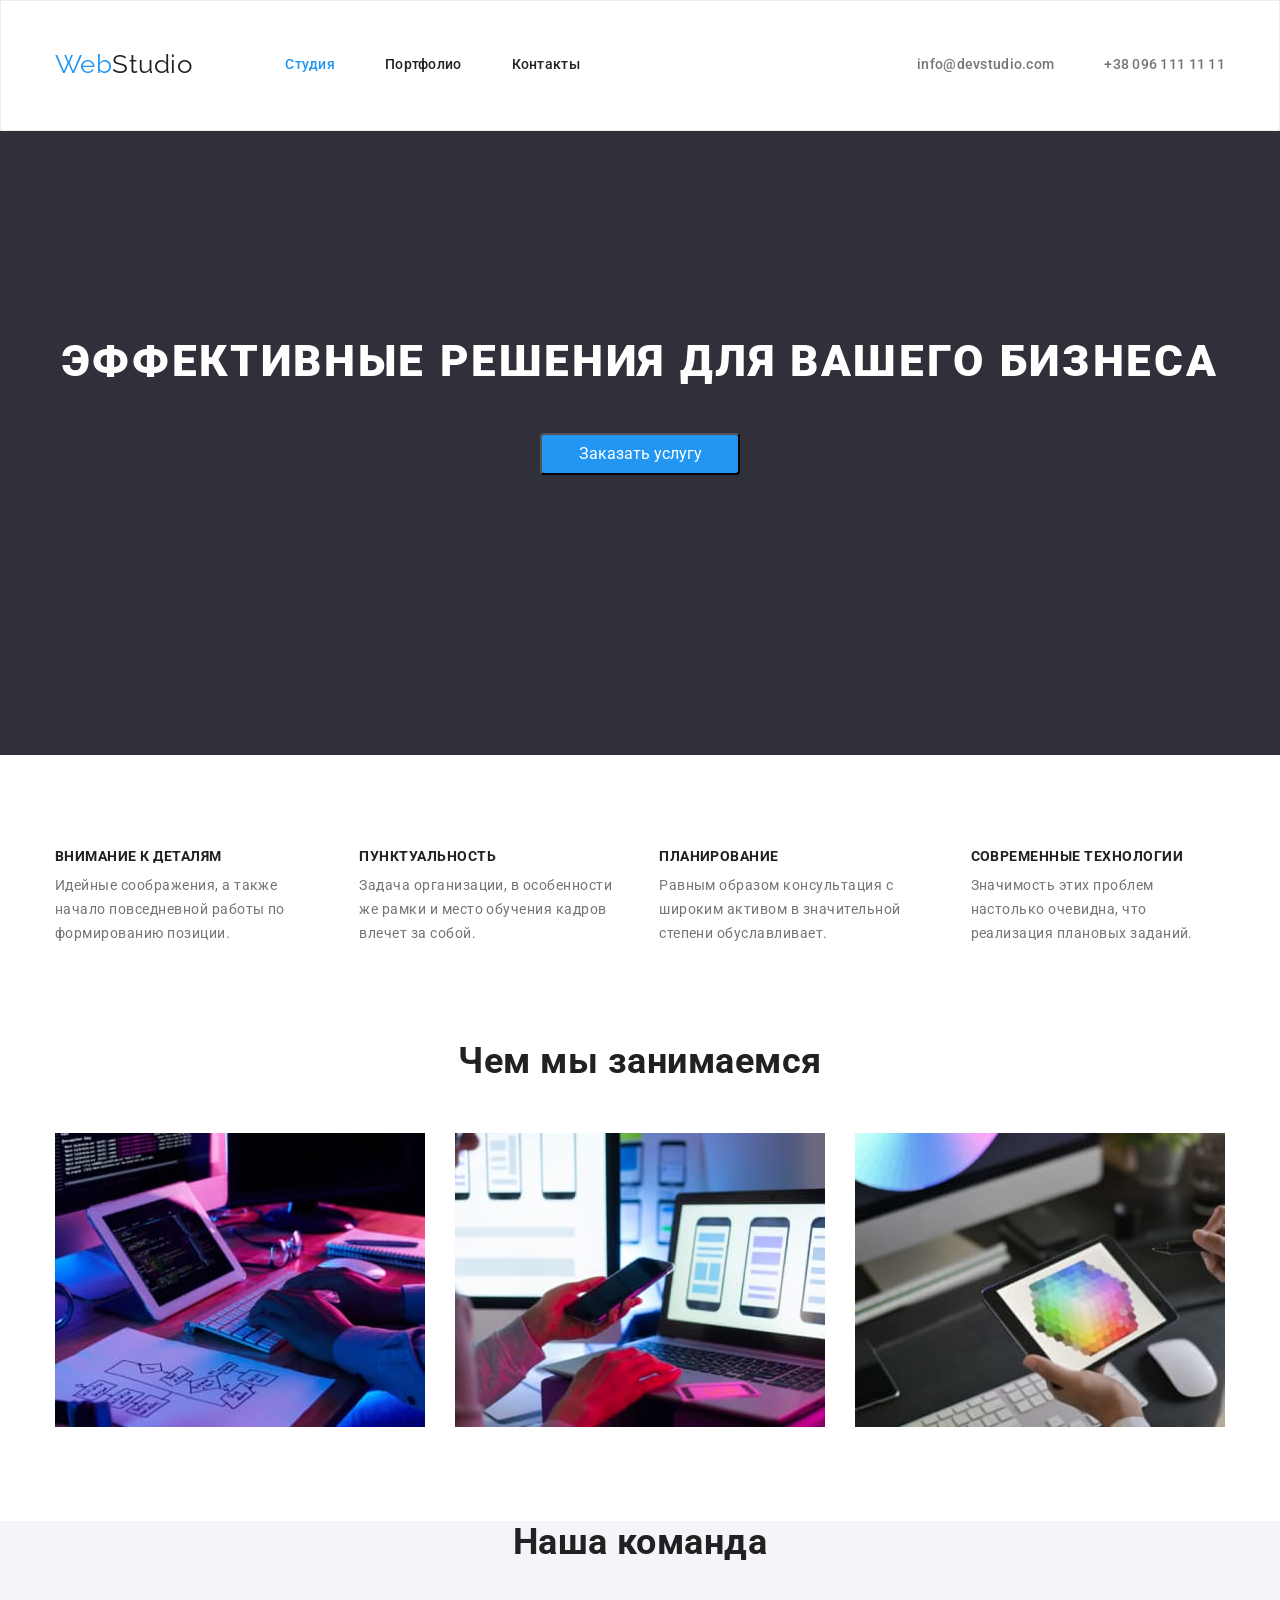
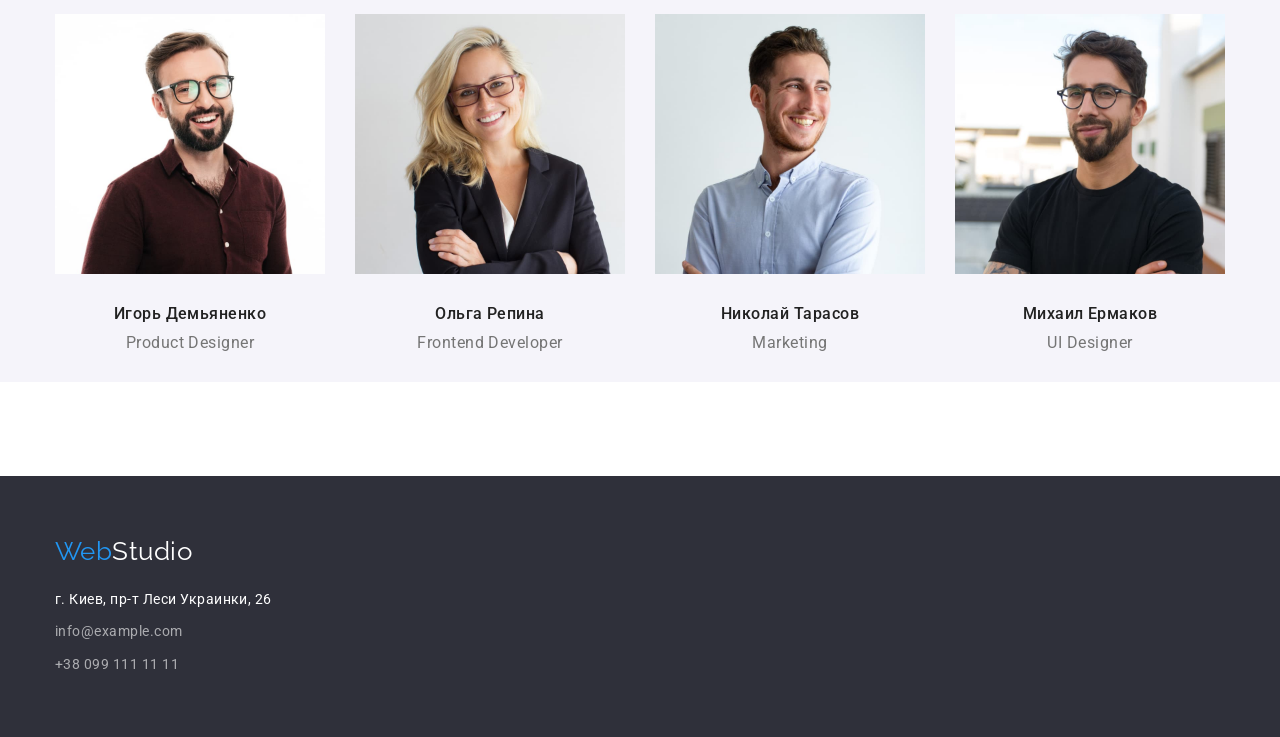
==== index.html @ 16c2624a "Made homework 3" ====
<!DOCTYPE html>
<html lang="en">
  <head>
    <meta charset="UTF-8" />
    <meta http-equiv="X-UA-Compatible" content="IE=edge" />
    <meta name="viewport" content="width=device-width, initial-scale=1.0" />
    <title>Document</title>
    <link
      rel="stylesheet"
      href="https://cdnjs.cloudflare.com/ajax/libs/modern-normalize/1.0.0/modern-normalize.min.css"
    />
    <link rel="stylesheet" href="./css/styles.css" />
    <link rel="preconnect" href="https://fonts.gstatic.com" />
    <link
      href="https://fonts.googleapis.com/css2?family=Raleway:wght@700&family=Roboto:wght@400;500;700;900&display=swap"
      rel="stylesheet"
    />
  </head>
  <body>
    <header class="header">
      <div class="container main-nav">
        <nav class="nav-container">
          <a href="" class="logo">Web<span class="logo-header">Studio</span></a>

          <ul class="site-nav list">
            <li class="site-nav-item"><a href="" class="link current">Студия</a></li>
            <li class="site-nav-item"><a href="./portfolio.html" class="link">Портфолио</a></li>
            <li class="site-nav-item"><a href="" class="link">Контакты</a></li>
          </ul>
        </nav>
        <ul class="auth-nav list">
          <li class="auth-nav-item">
            <a href="info@devstudio.com" class="link">info@devstudio.com</a>
          </li>
          <li class="auth-nav-item">
            <a href="+380961111111" class="link">+38 096 111 11 11</a>
          </li>
        </ul>
      </div>
    </header>
    <main>
      <section class="hero-section">
        <h1 class="hero-title">Эффективные решения для вашего бизнеса</h1>
        <button type="button" class="hero-button">Заказать услугу</button>
      </section>
      <section class="section-features">
        <div class="container">
          <ul class="section-features list">
            <li class="section-features-item">
              <h3 class="section-title">Внимание к деталям</h3>
              <p class="section-text">
                Идейные соображения, а также начало повседневной работы по формированию позиции.
              </p>
            </li>
            <li class="section-features-item">
              <h3 class="section-title">Пунктуальность</h3>
              <p class="section-text">
                Задача организации, в особенности же рамки и место обучения кадров влечет за собой.
              </p>
            </li>
            <li class="section-features-item">
              <h3 class="section-title">Планирование</h3>
              <p class="section-text">
                Равным образом консультация с широким активом в значительной степени обуславливает.
              </p>
            </li>
            <li class="section-features-item">
              <h3 class="section-title">Современные технологии</h3>
              <p class="section-text">
                Значимость этих проблем настолько очевидна, что реализация плановых заданий.
              </p>
            </li>
          </ul>
        </div>
      </section>
      <section class="section-services">
        <div class="container">
          <h2 class="section-title">Чем мы занимаемся</h2>
          <ul class="section-services-list list">
            <li class="section-services-item">
              <img
                src="./images/img1.jpg"
                alt="На столе планшет, компьютер и его клавиатура"
                width="370"
              />
            </li>
            <li class="section-services-item">
              <img
                src="./images/img2.jpg"
                alt="Телефон в руках человека и ноутбук на столе"
                width="370"
              />
            </li>
            <li class="section-services-item">
              <img src="./images/img3.jpg" alt="Планшет в руках и компьютер на столе" width="370" />
            </li>
          </ul>
        </div>
      </section>
      <section class="section-team">
        <div class="container">
          <h2 class="section-title">Наша команда</h2>
          <ul class="section-team-list list">
            <li сlass="section-team-item">
              <div class="team-card">
                <img src="./images/img_team1.jpg" alt="Игорь Демьяненко" width="270" />
                <h3 class="section-subtitle">Игорь Демьяненко</h3>
                <p class="section-team-text">Product Designer</p>
              </div>
            </li>
            <li сlass="section-team-item">
              <div class="team-card">
                <img src="./images/img_team2.jpg" alt="Ольга Репина" width="270" />
                <h3 class="section-subtitle">Ольга Репина</h3>
                <p class="section-team-text">Frontend Developer</p>
              </div>
            </li>
            <li сlass="section-team-item">
              <div class="team-card">
                <img src="./images/img_team3.jpg" alt="Николай Тарасов" width="270" />
                <h3 class="section-subtitle">Николай Тарасов</h3>
                <p class="section-team-text">Marketing</p>
              </div>
            </li>
            <li сlass="section-team-item">
              <div class="team-card">
                <img src="./images/img_team4.jpg" alt="Михаил Ермаков" width="270" />
                <h3 class="section-subtitle">Михаил Ермаков</h3>
                <p class="section-team-text">UI Designer</p>
              </div>
            </li>
          </ul>
        </div>
      </section>
    </main>
    <footer class="footer">
      <div class="container">
        <a href="" class="logo">Web<span class="logo-footer">Studio</span></a>
        <address class="address">
          <span class="address-details">г. Киев, пр-т Леси Украинки, 26</span><br />
          <div class="contact-details">
            <a href="info@example.com" class="link">info@example.com</a>
            <a href="+380991111111" class="link">+38 099 111 11 11</a>
          </div>
        </address>
      </div>
    </footer>
  </body>
</html>
---- css/styles.css ----
:root {
  --primary-bg-color: #ffffff;
  --secondary-bg-color: #2f303a;
  --grey-bg-color: #f5f4fa;
  --primary-text-color: #757575;
  --secondary-text-color: #212121;
  --white-text-color: #ffffff;
  --accent-color: #2196f3;
}

body {
  font-family: Roboto, sans-serif;
  background-color: var(--primary-bg-color);
  letter-spacing: 0.03em;
  color: var(--primary-text-color);
}
h1,
h2,
h3,
p {
  margin: 0;
  padding: 0;
}

a,
img {
  display: block;
}

.header {
  background-color: var(--primary-bg-color);
  border: 1px solid #ececec;
  padding-top: 24px;
  padding-bottom: 25px;
}
/* Logo */

.logo {
  font-family: Raleway, sans-serif;
  font-size: 26px;
  color: #2196f3;
  line-height: 1.2;
  text-decoration: none;
}
.nav-container > .logo {
  margin-right: 93px;
}

.logo .logo-header {
  color: #212121;
}

.logo .logo-footer {
  color: #ffffff;
}

/* Navigation links */

.list {
  list-style-type: none;
  margin: 0;
  padding: 0;
}
.link {
  text-decoration: none;
}
.container {
  width: 1200px;
  margin-left: auto;
  margin-right: auto;
  padding-left: 15px;
  padding-right: 15px;
}

.main-nav {
  display: flex;
}
.nav-container,
.site-nav,
.auth-nav {
  display: flex;
  align-items: center;
}

.site-nav .site-nav-item,
.auth-nav .auth-nav-item {
  margin-right: 50px;
}
.auth-nav {
  margin-left: auto;
}
.site-nav .site-nav-item:last-child {
  margin-right: 0;
}

.auth-nav .auth-nav-item:last-child {
  margin-right: 0;
}
.site-nav .link,
.auth-nav .link {
  padding-top: 32px;
  padding-bottom: 32px;

  font-size: 14px;
  font-weight: 500;
  line-height: 1.14;
  letter-spacing: 0.02em;
}

.site-nav .link:focus,
.site-nav .link:hover {
  color: var(--accent-color);
}
.site-nav .link.current {
  color: var(--accent-color);
}
.auth-nav .link:focus,
.auth-nav .link:hover {
  color: var(--accent-color);
}

.site-nav .link {
  color: var(--secondary-text-color);
}
.auth-nav .link {
  color: var(--primary-text-color);
}

/* Hero section */
.hero-section {
  text-align: center;
  padding-top: 200px;
  padding-bottom: 280px;
}

.hero-section,
.footer {
  background-color: var(--secondary-bg-color);
}
.hero-section .hero-title {
  margin-bottom: 40px;

  font-weight: 900;
  font-size: 44px;
  color: #ffffff;
  line-height: 1.4;
  letter-spacing: 0.06em;
  text-transform: uppercase;
}

.hero-button {
  display: inline-block;
  padding: 10px 32px;

  color: var(--white-text-color);
  background-color: var(--accent-color);
  border-radius: 4px;
  min-width: 200px;
}

/* SECTIONS */

section {
  margin-bottom: 94px;
}

.section-title,
.section-subtitle {
  color: var(--secondary-text-color);
}

/* Features section */
.section-features {
  display: flex;
}
.section-features .section-features-item:not(:last-child) {
  margin-right: 30px;
}
.section-features .section-title {
  margin-bottom: 10px;

  font-size: 14px;
  font-weight: 700;
  line-height: 1.1;
  text-transform: uppercase;
}

.section-features .section-text {
  font-size: 14px;
  line-height: 1.7;
}

/* Services provided section */
.section-services-list {
  display: flex;
}

.section-services .section-title,
.section-team .section-title {
  margin-bottom: 50px;
  text-align: center;

  font-size: 36px;
  font-weight: 700;
  line-height: 1.2;
}
.section-services-list .section-services-item:not(:last-child) {
  margin-right: 30px;
}

/* Team section */

/* .section-team {
  padding-top: 94px;
  padding-bottom: 94px;
} */
.section-team {
  background-color: var(--grey-bg-color);
}
.section-team-list {
  display: flex;
  flex-wrap: wrap;
  border-radius: 0px 0px 4px 4px;
  margin-right: -30px;
}

.section-team-list .team-card {
  margin-right: 30px;
  flex-basis: calc(100% / 4 - 30px);
  text-align: center;
}

.section-team-list .section-subtitle {
  margin-top: 30px;

  font-size: 16px;
  font-weight: 500;
  line-height: 1.2;
}
.section-team-list .section-team-text {
  margin-top: 10px;
  padding-bottom: 30px;

  font-size: 16px;
  line-height: 1.2;
}

/* Footer */
.footer {
  padding-top: 60px;
  padding-bottom: 60px;
}

.address {
  margin-top: 20px;

  font-size: 14px;
  line-height: 1.7;
  font-style: normal;
  color: var(--white-text-color);
}
.address .link {
  margin-top: 9px;

  color: rgba(255, 255, 255, 0.6);
}
.address .link:hover,
.address .link:focus {
  color: var(--accent-color);
}

/* PORTFOLIO */

/* Portfolio buttons*/
.button {
  color: var(--secondary-text-color);
  background-color: var(--team-bg-color);
  border-radius: 4px;
  padding: 6px 22px;
  font-size: 16px;
  font-weight: 500;
  line-height: 1.6;
  cursor: pointer;
}
.button:hover,
.button:focus {
  color: var(--white-text-color);
  background-color: var(--accent-color);
}
.projects-button {
  display: flex;
  justify-content: center;
}
.projects-button > .project-button-item:not(:last-child) {
  margin-right: 8px;
}

/* Projects section  */
.section-projects {
  margin-top: 94px;
}
.section-projects-text {
  color: var(--primary-text-color);
}
.section-projects .section-subtitle {
  margin-top: 20px;

  font-size: 18px;
  font-weight: 700;
  line-height: 2;
  letter-spacing: 0.06em;
}
.section-projects .section-projects-text {
  margin-top: 4px;
  margin-bottom: 20px;

  font-size: 16px;
  line-height: 1.9;
}
.all-projects {
  margin-top: 56px;
  display: flex;
  flex-wrap: wrap;
  margin-right: -30px;
}

.all-projects .all-projects-item {
  flex-basis: calc(100% / 3 -30px);
  margin-right: 30px;
  margin-bottom: 30px;
}
.all-projects .all-projects-item:nth-last-child(-n + 3) {
  margin-bottom: 0;
}
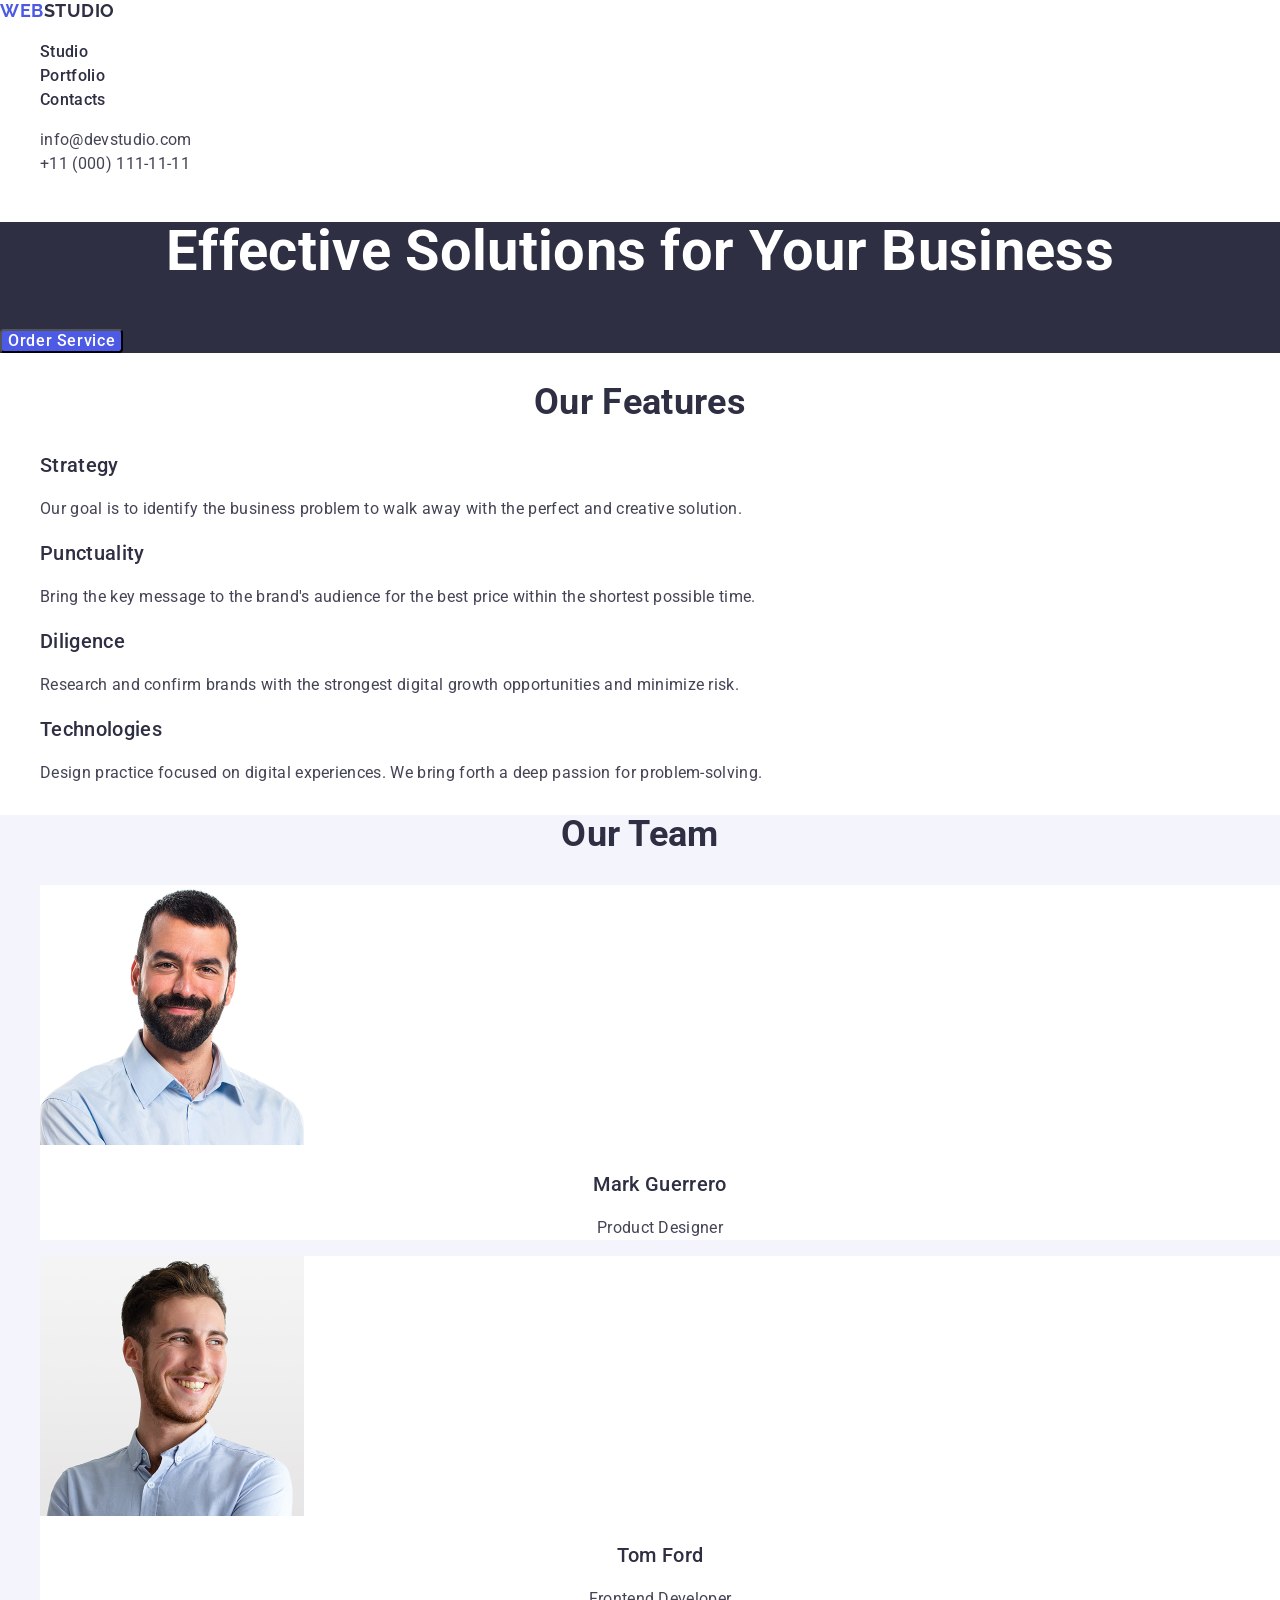
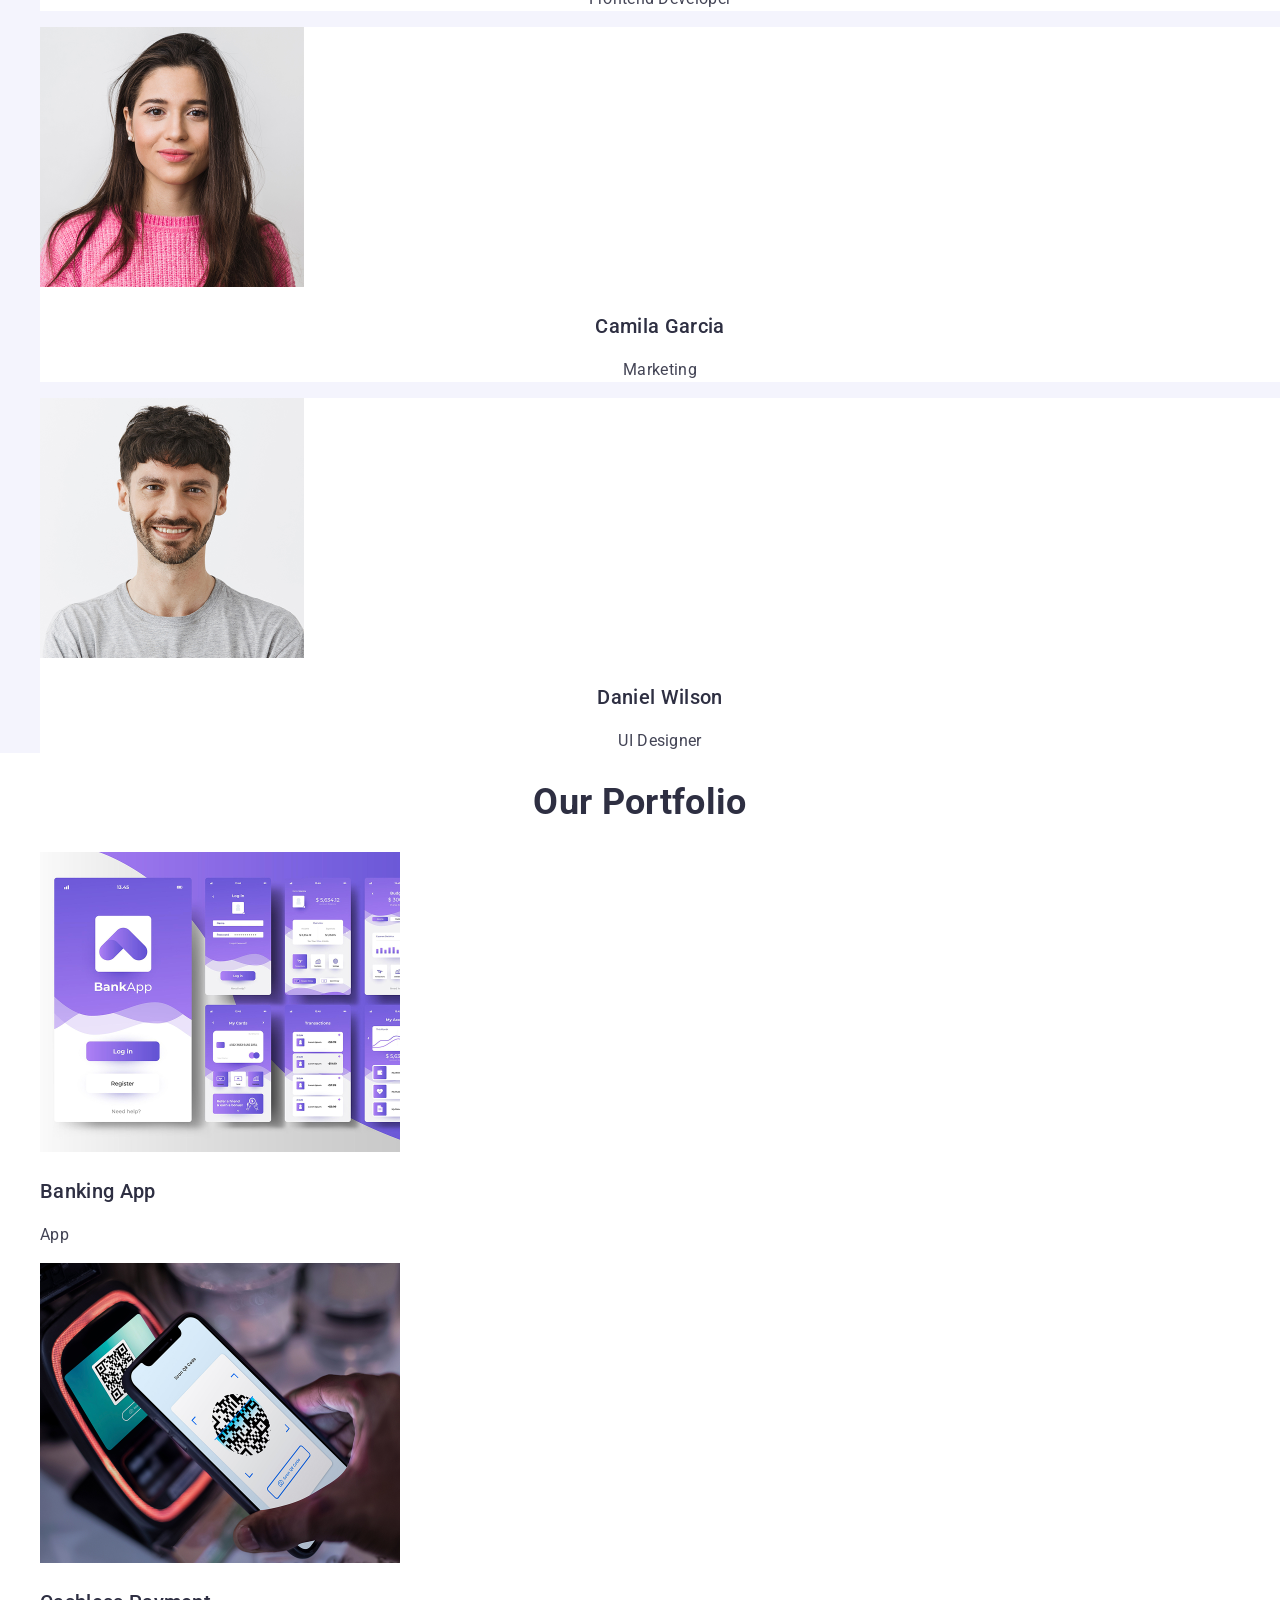
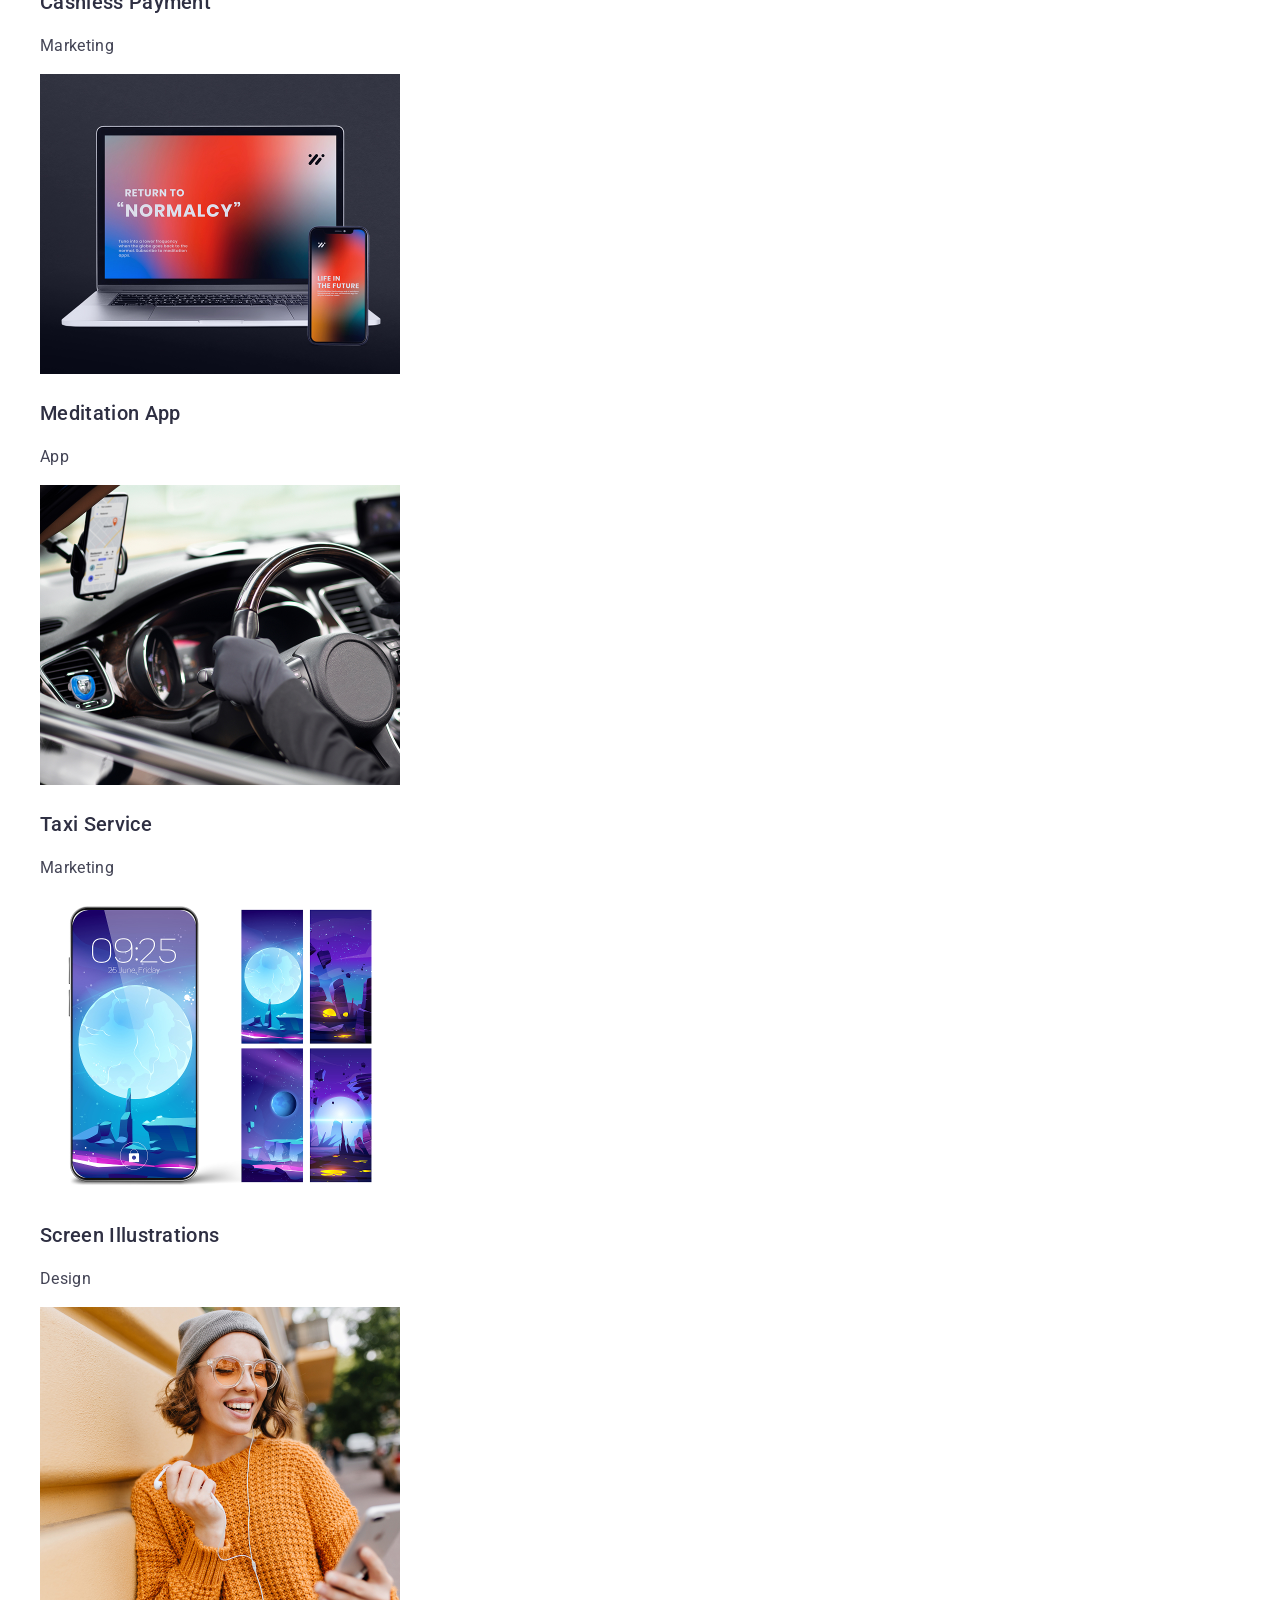
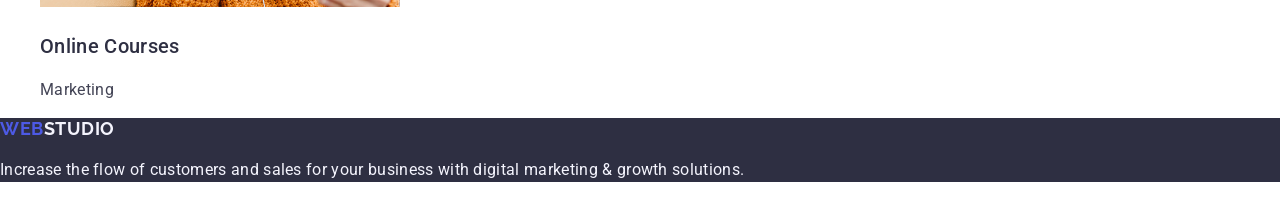
==== commit a7f8c6a0: "Initial commit" ====
--- a/index.html
+++ b/index.html
@@ -2,148 +2,222 @@
 <html lang="en">
   <head>
     <meta charset="UTF-8" />
-    <meta http-equiv="X-UA-Compatible" content="IE=edge" />
     <meta name="viewport" content="width=device-width, initial-scale=1.0" />
-    <title>Document</title>
+    <title>WebStudio is a company of effective business solutions</title>
     <link
       rel="stylesheet"
-      href="https://cdnjs.cloudflare.com/ajax/libs/modern-normalize/1.0.0/modern-normalize.min.css"
+      href="https://cdnjs.cloudflare.com/ajax/libs/modern-normalize/3.0.1/modern-normalize.min.css"
+    />
+    <link rel="preconnect" href="https://fonts.googleapis.com" />
+    <link rel="preconnect" href="https://fonts.gstatic.com" crossorigin />
+    <link
+      href="https://fonts.googleapis.com/css2?family=Raleway:wght@700&family=Roboto:wght@100..900&display=swap"
+      rel="stylesheet"
     />
     <link rel="stylesheet" href="./css/styles.css" />
-    <link rel="preconnect" href="https://fonts.gstatic.com" />
-    <link
-      href="https://fonts.googleapis.com/css2?family=Raleway:wght@700&family=Roboto:wght@400;500;700;900&display=swap"
-      rel="stylesheet"
-    />
   </head>
   <body>
     <header class="header">
-      <div class="container main-nav">
-        <nav class="nav-container">
-          <a href="" class="logo">Web<span class="logo-header">Studio</span></a>
-
-          <ul class="site-nav list">
-            <li class="site-nav-item"><a href="" class="link current">Студия</a></li>
-            <li class="site-nav-item"><a href="./portfolio.html" class="link">Портфолио</a></li>
-            <li class="site-nav-item"><a href="" class="link">Контакты</a></li>
-          </ul>
-        </nav>
-        <ul class="auth-nav list">
-          <li class="auth-nav-item">
-            <a href="info@devstudio.com" class="link">info@devstudio.com</a>
-          </li>
-          <li class="auth-nav-item">
-            <a href="+380961111111" class="link">+38 096 111 11 11</a>
-          </li>
-        </ul>
-      </div>
+      <a class="logo" href="./index.html"
+        >Web<span class="header-logo">Studio</span></a
+      >
+      <!--Navigation-->
+      <nav>
+        <ul class="nav-menu">
+          <li class="nav-menu-item">
+            <a class="nav-link-item" href="./index.html">Studio</a>
+          </li>
+          <li class="nav-menu-item">
+            <a class="nav-link-item" href="#">Portfolio</a>
+          </li>
+          <li class="nav-menu-item">
+            <a class="nav-link-item" href="#">Contacts</a>
+          </li>
+        </ul>
+      </nav>
+      <!--Contact info-->
+      <address>
+        <ul class="contacts">
+          <li class="contact-mail">
+            <a class="contact-link" href="mailto:info@devstudio.com"
+              >info@devstudio.com</a
+            >
+          </li>
+          <li class="contact-tel">
+            <a class="contact-link" href="tel:+11(000)111-11-11"
+              >+11 (000) 111-11-11</a
+            >
+          </li>
+        </ul>
+      </address>
     </header>
     <main>
+      <!--section 1-->
       <section class="hero-section">
-        <h1 class="hero-title">Эффективные решения для вашего бизнеса</h1>
-        <button type="button" class="hero-button">Заказать услугу</button>
-      </section>
-      <section class="section-features">
-        <div class="container">
-          <ul class="section-features list">
-            <li class="section-features-item">
-              <h3 class="section-title">Внимание к деталям</h3>
-              <p class="section-text">
-                Идейные соображения, а также начало повседневной работы по формированию позиции.
-              </p>
-            </li>
-            <li class="section-features-item">
-              <h3 class="section-title">Пунктуальность</h3>
-              <p class="section-text">
-                Задача организации, в особенности же рамки и место обучения кадров влечет за собой.
-              </p>
-            </li>
-            <li class="section-features-item">
-              <h3 class="section-title">Планирование</h3>
-              <p class="section-text">
-                Равным образом консультация с широким активом в значительной степени обуславливает.
-              </p>
-            </li>
-            <li class="section-features-item">
-              <h3 class="section-title">Современные технологии</h3>
-              <p class="section-text">
-                Значимость этих проблем настолько очевидна, что реализация плановых заданий.
-              </p>
-            </li>
-          </ul>
-        </div>
-      </section>
-      <section class="section-services">
-        <div class="container">
-          <h2 class="section-title">Чем мы занимаемся</h2>
-          <ul class="section-services-list list">
-            <li class="section-services-item">
-              <img
-                src="./images/img1.jpg"
-                alt="На столе планшет, компьютер и его клавиатура"
-                width="370"
-              />
-            </li>
-            <li class="section-services-item">
-              <img
-                src="./images/img2.jpg"
-                alt="Телефон в руках человека и ноутбук на столе"
-                width="370"
-              />
-            </li>
-            <li class="section-services-item">
-              <img src="./images/img3.jpg" alt="Планшет в руках и компьютер на столе" width="370" />
-            </li>
-          </ul>
-        </div>
-      </section>
-      <section class="section-team">
-        <div class="container">
-          <h2 class="section-title">Наша команда</h2>
-          <ul class="section-team-list list">
-            <li сlass="section-team-item">
-              <div class="team-card">
-                <img src="./images/img_team1.jpg" alt="Игорь Демьяненко" width="270" />
-                <h3 class="section-subtitle">Игорь Демьяненко</h3>
-                <p class="section-team-text">Product Designer</p>
-              </div>
-            </li>
-            <li сlass="section-team-item">
-              <div class="team-card">
-                <img src="./images/img_team2.jpg" alt="Ольга Репина" width="270" />
-                <h3 class="section-subtitle">Ольга Репина</h3>
-                <p class="section-team-text">Frontend Developer</p>
-              </div>
-            </li>
-            <li сlass="section-team-item">
-              <div class="team-card">
-                <img src="./images/img_team3.jpg" alt="Николай Тарасов" width="270" />
-                <h3 class="section-subtitle">Николай Тарасов</h3>
-                <p class="section-team-text">Marketing</p>
-              </div>
-            </li>
-            <li сlass="section-team-item">
-              <div class="team-card">
-                <img src="./images/img_team4.jpg" alt="Михаил Ермаков" width="270" />
-                <h3 class="section-subtitle">Михаил Ермаков</h3>
-                <p class="section-team-text">UI Designer</p>
-              </div>
-            </li>
-          </ul>
-        </div>
+        <h1 class="hero-title">Effective Solutions for Your Business</h1>
+        <button class="hero-button" type="button">Order Service</button>
+      </section>
+      <!--section 2-->
+      <section class="features-section">
+        <h2 class="section-title">Our Features</h2>
+        <ul class="features-list">
+          <li class="features-item">
+            <h3 class="features-subtitle">Strategy</h3>
+            <p class="features-text">
+              Our goal is to identify the business problem to walk away with the
+              perfect and creative solution.
+            </p>
+          </li>
+          <li class="features-item">
+            <h3 class="features-subtitle">Punctuality</h3>
+            <p class="features-text">
+              Bring the key message to the brand's audience for the best price
+              within the shortest possible time.
+            </p>
+          </li>
+          <li class="features-item">
+            <h3 class="features-subtitle">Diligence</h3>
+            <p class="features-text">
+              Research and confirm brands with the strongest digital growth
+              opportunities and minimize risk.
+            </p>
+          </li>
+          <li class="features-item">
+            <h3 class="features-subtitle">Technologies</h3>
+            <p class="features-text">
+              Design practice focused on digital experiences. We bring forth a
+              deep passion for problem-solving.
+            </p>
+          </li>
+        </ul>
+      </section>
+      <!--section 3-->
+      <section class="team-section">
+        <h2 class="section-title">Our Team</h2>
+        <ul class="team-list">
+          <li class="team-item">
+            <img
+              class="team-image"
+              src="./images/team-card1.jpg"
+              alt="Mark Guerrero"
+              width="264"
+              height="260"
+            />
+            <h3 class="team-subtitle">Mark Guerrero</h3>
+            <p class="team-text">Product Designer</p>
+          </li>
+          <li class="team-item">
+            <img
+              class="team-image"
+              src="./images/team-card2.jpg"
+              alt="Tom Ford"
+              width="264"
+              height="260"
+            />
+            <h3 class="team-subtitle">Tom Ford</h3>
+            <p class="team-text">Frontend Developer</p>
+          </li>
+          <li class="team-item">
+            <img
+              class="team-image"
+              src="./images/team-card3.jpg"
+              alt="Camila Garcia"
+              width="264"
+              height="260"
+            />
+            <h3 class="team-subtitle">Camila Garcia</h3>
+            <p class="team-text">Marketing</p>
+          </li>
+          <li class="team-item">
+            <img
+              class="team-image"
+              src="./images/team-card4.jpg"
+              alt="Daniel Wilson"
+              width="264"
+              height="260"
+            />
+            <h3 class="team-subtitle">Daniel Wilson</h3>
+            <p class="team-text">UI Designer</p>
+          </li>
+        </ul>
+      </section>
+      <!--section 4-->
+      <section class="portfolio-section">
+        <h2 class="section-title">Our Portfolio</h2>
+        <ul class="portfolio-list">
+          <li class="portfolio-item">
+            <a class="portfolio-link" href="#">
+              <img src="./images/portfolio1.jpg" alt="Bank app" width="360" />
+              <h3 class="portfolio-subtitle">Banking App</h3>
+              <p class="portfolio-text">App</p>
+            </a>
+          </li>
+          <li class="portfolio-item">
+            <a class="portfolio-link" href="#">
+              <img
+                src="./images/portfolio2.jpg"
+                alt="Cashless payment"
+                width="360"
+              />
+              <h3 class="portfolio-subtitle">Cashless Payment</h3>
+              <p class="portfolio-text">Marketing</p>
+            </a>
+          </li>
+          <li class="portfolio-item">
+            <a class="portfolio-link" href="#">
+              <img
+                src="./images/portfolio3.jpg"
+                alt="Macbook and phone"
+                width="360"
+              />
+              <h3 class="portfolio-subtitle">Meditation App</h3>
+              <p class="portfolio-text">App</p>
+            </a>
+          </li>
+          <li class="portfolio-item">
+            <a class="portfolio-link" href="#">
+              <img
+                src="./images/portfolio4.jpg"
+                alt="Taxi service"
+                width="360"
+              />
+              <h3 class="portfolio-subtitle">Taxi Service</h3>
+              <p class="portfolio-text">Marketing</p>
+            </a>
+          </li>
+          <li class="portfolio-item">
+            <a class="portfolio-link" href="#">
+              <img
+                src="./images/portfolio5.jpg"
+                alt="Phone screen illustrations"
+                width="360"
+              />
+              <h3 class="portfolio-subtitle">Screen Illustrations</h3>
+              <p class="portfolio-text">Design</p>
+            </a>
+          </li>
+          <li class="portfolio-item">
+            <a class="portfolio-link" href="#">
+              <img
+                src="./images/portfolio6.jpg"
+                alt="Girl with telephone"
+                width="360"
+              />
+              <h3 class="portfolio-subtitle">Online Courses</h3>
+              <p class="portfolio-text">Marketing</p>
+            </a>
+          </li>
+        </ul>
       </section>
     </main>
     <footer class="footer">
-      <div class="container">
-        <a href="" class="logo">Web<span class="logo-footer">Studio</span></a>
-        <address class="address">
-          <span class="address-details">г. Киев, пр-т Леси Украинки, 26</span><br />
-          <div class="contact-details">
-            <a href="info@example.com" class="link">info@example.com</a>
-            <a href="+380991111111" class="link">+38 099 111 11 11</a>
-          </div>
-        </address>
-      </div>
+      <a class="logo" href="./index.html"
+        >Web<span class="footer-logo">Studio</span></a
+      >
+      <p class="footer-text">
+        Increase the flow of customers and sales for your business with digital
+        marketing & growth solutions.
+      </p>
     </footer>
   </body>
 </html>
--- a/css/styles.css
+++ b/css/styles.css
@@ -1,334 +1,134 @@
-:root {
-  --primary-bg-color: #ffffff;
-  --secondary-bg-color: #2f303a;
-  --grey-bg-color: #f5f4fa;
-  --primary-text-color: #757575;
-  --secondary-text-color: #212121;
-  --white-text-color: #ffffff;
-  --accent-color: #2196f3;
+body {
+  background-color: #fff;
+  color: #434455;
+  font-family: 'Roboto', sans-serif;
+  font-size: 16px;
+  font-weight: 400;
+  letter-spacing: 0.02em;
+  line-height: 1.5;
 }
 
-body {
-  font-family: Roboto, sans-serif;
-  background-color: var(--primary-bg-color);
-  letter-spacing: 0.03em;
-  color: var(--primary-text-color);
-}
 h1,
 h2,
 h3,
-p {
-  margin: 0;
-  padding: 0;
+h4,
+h5,
+h6 {
+  font-family: 'Roboto', sans-serif;
 }
 
-a,
-img {
-  display: block;
+ul,
+ol {
+  list-style-type: none;
 }
 
-.header {
-  background-color: var(--primary-bg-color);
-  border: 1px solid #ececec;
-  padding-top: 24px;
-  padding-bottom: 25px;
+a {
+  text-decoration: none;
 }
-/* Logo */
 
 .logo {
-  font-family: Raleway, sans-serif;
-  font-size: 26px;
-  color: #2196f3;
-  line-height: 1.2;
-  text-decoration: none;
-}
-.nav-container > .logo {
-  margin-right: 93px;
-}
-
-.logo .logo-header {
-  color: #212121;
-}
-
-.logo .logo-footer {
-  color: #ffffff;
-}
-
-/* Navigation links */
-
-.list {
-  list-style-type: none;
-  margin: 0;
-  padding: 0;
-}
-.link {
-  text-decoration: none;
-}
-.container {
-  width: 1200px;
-  margin-left: auto;
-  margin-right: auto;
-  padding-left: 15px;
-  padding-right: 15px;
-}
-
-.main-nav {
-  display: flex;
-}
-.nav-container,
-.site-nav,
-.auth-nav {
-  display: flex;
-  align-items: center;
-}
-
-.site-nav .site-nav-item,
-.auth-nav .auth-nav-item {
-  margin-right: 50px;
-}
-.auth-nav {
-  margin-left: auto;
-}
-.site-nav .site-nav-item:last-child {
-  margin-right: 0;
-}
-
-.auth-nav .auth-nav-item:last-child {
-  margin-right: 0;
-}
-.site-nav .link,
-.auth-nav .link {
-  padding-top: 32px;
-  padding-bottom: 32px;
-
-  font-size: 14px;
-  font-weight: 500;
-  line-height: 1.14;
-  letter-spacing: 0.02em;
-}
-
-.site-nav .link:focus,
-.site-nav .link:hover {
-  color: var(--accent-color);
-}
-.site-nav .link.current {
-  color: var(--accent-color);
-}
-.auth-nav .link:focus,
-.auth-nav .link:hover {
-  color: var(--accent-color);
-}
-
-.site-nav .link {
-  color: var(--secondary-text-color);
-}
-.auth-nav .link {
-  color: var(--primary-text-color);
-}
-
-/* Hero section */
-.hero-section {
-  text-align: center;
-  padding-top: 200px;
-  padding-bottom: 280px;
-}
-
-.hero-section,
-.footer {
-  background-color: var(--secondary-bg-color);
-}
-.hero-section .hero-title {
-  margin-bottom: 40px;
-
-  font-weight: 900;
-  font-size: 44px;
-  color: #ffffff;
-  line-height: 1.4;
-  letter-spacing: 0.06em;
+  color: #4d5ae5;
+  font-family: 'Raleway', sans-serif;
+  font-size: 18px;
+  font-weight: 700;
+  letter-spacing: 0.03em;
+  line-height: 1.167;
   text-transform: uppercase;
 }
 
-.hero-button {
-  display: inline-block;
-  padding: 10px 32px;
-
-  color: var(--white-text-color);
-  background-color: var(--accent-color);
-  border-radius: 4px;
-  min-width: 200px;
+.header-logo {
+  color: #2e2f42;
 }
 
-/* SECTIONS */
-
-section {
-  margin-bottom: 94px;
+.nav-link-item {
+  color: #2e2f42;
+  font-weight: 500;
 }
 
-.section-title,
-.section-subtitle {
-  color: var(--secondary-text-color);
+.nav-link-item:hover,
+.nav-link-item:focus {
+  color: #404bbf;
 }
 
-/* Features section */
-.section-features {
-  display: flex;
+.contact-link {
+  color: #434455;
+  font-style: normal;
 }
-.section-features .section-features-item:not(:last-child) {
-  margin-right: 30px;
+
+.contact-link:hover,
+.contact-link:focus {
+  color: #404bbf;
 }
-.section-features .section-title {
-  margin-bottom: 10px;
 
-  font-size: 14px;
+.hero-section {
+  background-color: #2e2f42;
+}
+
+.hero-title {
+  color: #fff;
+  font-size: 56px;
   font-weight: 700;
-  line-height: 1.1;
+  line-height: 1.07;
+  text-align: center;
+}
+
+.hero-button {
+  background-color: #4d5ae5;
+  border-radius: 4px;
+  color: #fff;
+  cursor: pointer;
+  font-weight: 500;
+  letter-spacing: 0.04em;
+}
+
+.hero-button:hover,
+.hero-button:focus {
+  background-color: #404bbf;
+}
+
+.features-subtitle,
+.team-subtitle,
+.portfolio-subtitle {
+  color: #2e2f42;
+  font-weight: 500;
+  font-size: 20px;
+  line-height: 1.2;
+}
+
+.team-subtitle,
+.team-text {
+  text-align: center;
+}
+
+.team-section {
+  background-color: #f4f4fd;
+}
+
+.team-item {
+  background-color: #fff;
+}
+
+.section-title {
+  color: #2e2f42;
+  font-weight: 700;
+  font-size: 36px;
+  line-height: 1.11;
+  text-align: center;
+}
+
+.portfolio-text {
+  color: #434455;
+}
+
+.footer {
+  background-color: #2e2f42;
+}
+
+.footer-logo {
+  color: #f4f4fd;
   text-transform: uppercase;
 }
 
-.section-features .section-text {
-  font-size: 14px;
-  line-height: 1.7;
+.footer-text {
+  color: #f4f4fd;
 }
-
-/* Services provided section */
-.section-services-list {
-  display: flex;
-}
-
-.section-services .section-title,
-.section-team .section-title {
-  margin-bottom: 50px;
-  text-align: center;
-
-  font-size: 36px;
-  font-weight: 700;
-  line-height: 1.2;
-}
-.section-services-list .section-services-item:not(:last-child) {
-  margin-right: 30px;
-}
-
-/* Team section */
-
-/* .section-team {
-  padding-top: 94px;
-  padding-bottom: 94px;
-} */
-.section-team {
-  background-color: var(--grey-bg-color);
-}
-.section-team-list {
-  display: flex;
-  flex-wrap: wrap;
-  border-radius: 0px 0px 4px 4px;
-  margin-right: -30px;
-}
-
-.section-team-list .team-card {
-  margin-right: 30px;
-  flex-basis: calc(100% / 4 - 30px);
-  text-align: center;
-}
-
-.section-team-list .section-subtitle {
-  margin-top: 30px;
-
-  font-size: 16px;
-  font-weight: 500;
-  line-height: 1.2;
-}
-.section-team-list .section-team-text {
-  margin-top: 10px;
-  padding-bottom: 30px;
-
-  font-size: 16px;
-  line-height: 1.2;
-}
-
-/* Footer */
-.footer {
-  padding-top: 60px;
-  padding-bottom: 60px;
-}
-
-.address {
-  margin-top: 20px;
-
-  font-size: 14px;
-  line-height: 1.7;
-  font-style: normal;
-  color: var(--white-text-color);
-}
-.address .link {
-  margin-top: 9px;
-
-  color: rgba(255, 255, 255, 0.6);
-}
-.address .link:hover,
-.address .link:focus {
-  color: var(--accent-color);
-}
-
-/* PORTFOLIO */
-
-/* Portfolio buttons*/
-.button {
-  color: var(--secondary-text-color);
-  background-color: var(--team-bg-color);
-  border-radius: 4px;
-  padding: 6px 22px;
-  font-size: 16px;
-  font-weight: 500;
-  line-height: 1.6;
-  cursor: pointer;
-}
-.button:hover,
-.button:focus {
-  color: var(--white-text-color);
-  background-color: var(--accent-color);
-}
-.projects-button {
-  display: flex;
-  justify-content: center;
-}
-.projects-button > .project-button-item:not(:last-child) {
-  margin-right: 8px;
-}
-
-/* Projects section  */
-.section-projects {
-  margin-top: 94px;
-}
-.section-projects-text {
-  color: var(--primary-text-color);
-}
-.section-projects .section-subtitle {
-  margin-top: 20px;
-
-  font-size: 18px;
-  font-weight: 700;
-  line-height: 2;
-  letter-spacing: 0.06em;
-}
-.section-projects .section-projects-text {
-  margin-top: 4px;
-  margin-bottom: 20px;
-
-  font-size: 16px;
-  line-height: 1.9;
-}
-.all-projects {
-  margin-top: 56px;
-  display: flex;
-  flex-wrap: wrap;
-  margin-right: -30px;
-}
-
-.all-projects .all-projects-item {
-  flex-basis: calc(100% / 3 -30px);
-  margin-right: 30px;
-  margin-bottom: 30px;
-}
-.all-projects .all-projects-item:nth-last-child(-n + 3) {
-  margin-bottom: 0;
-}
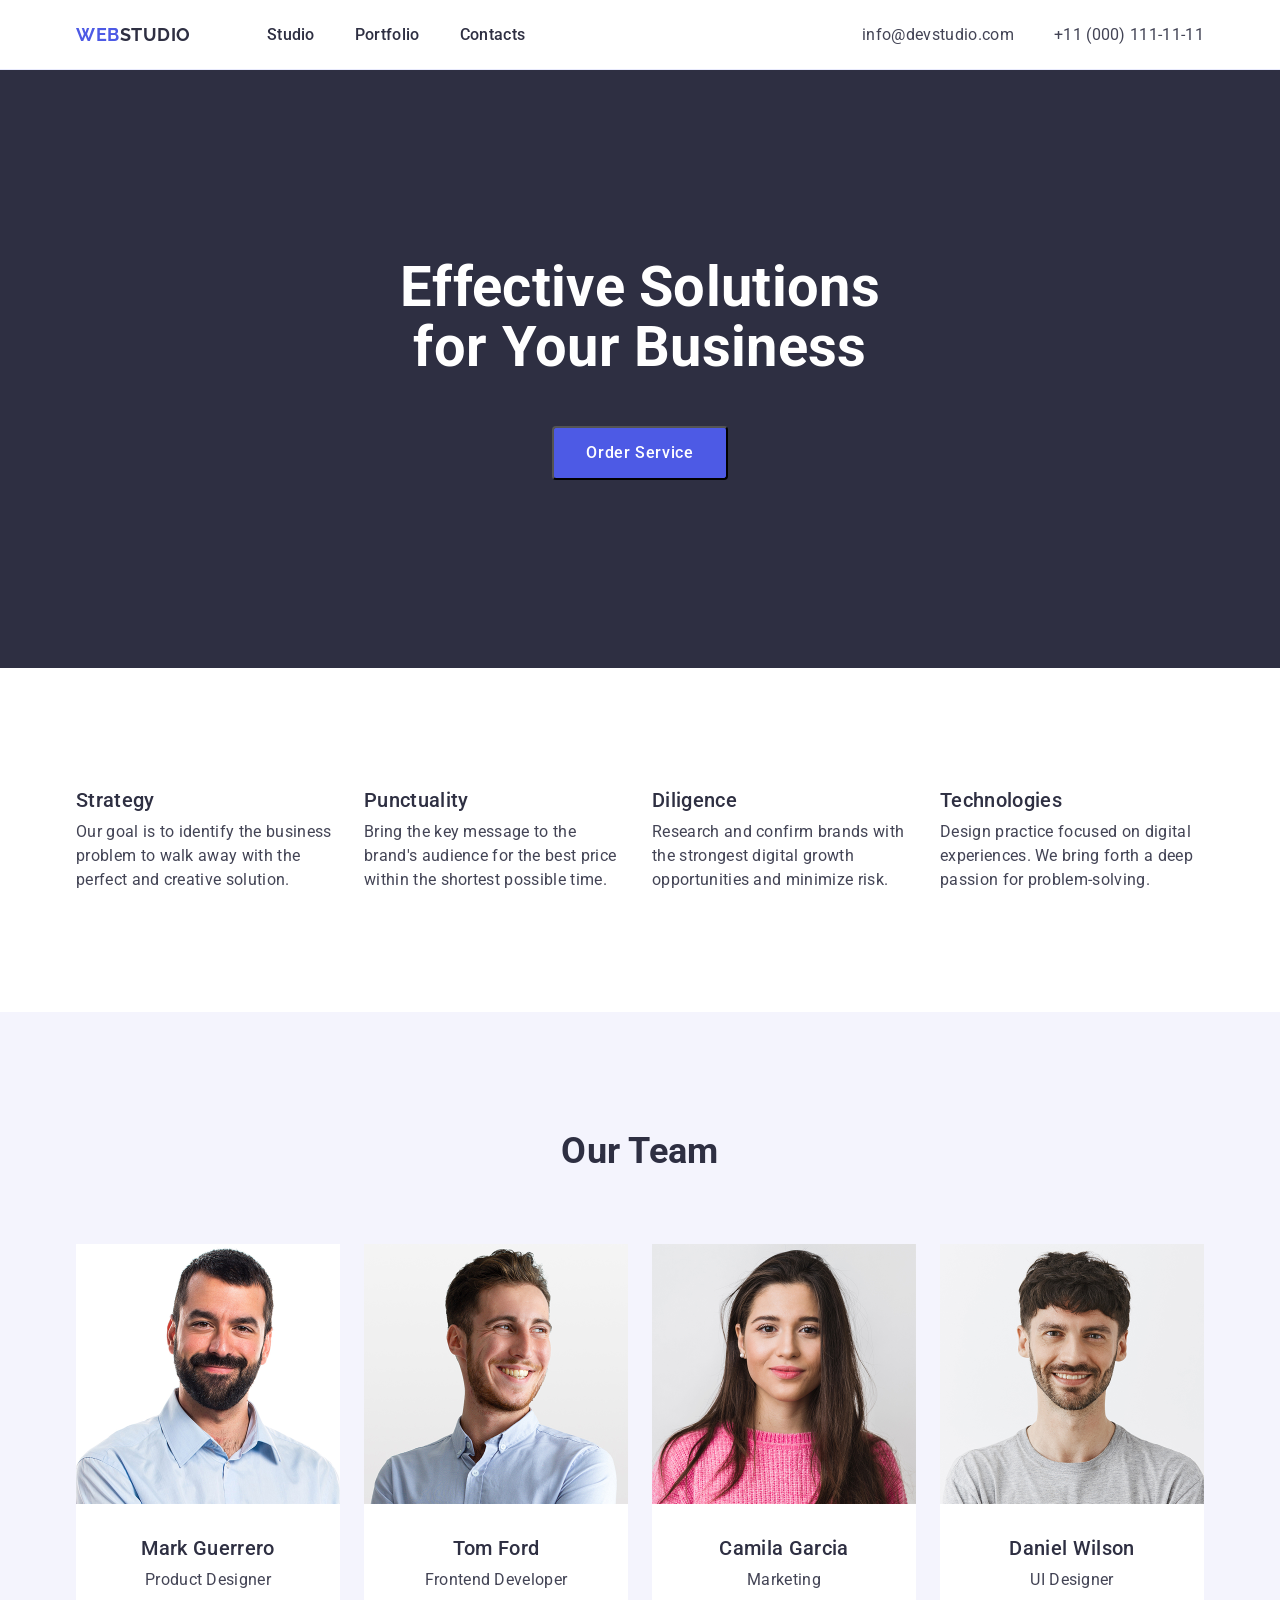
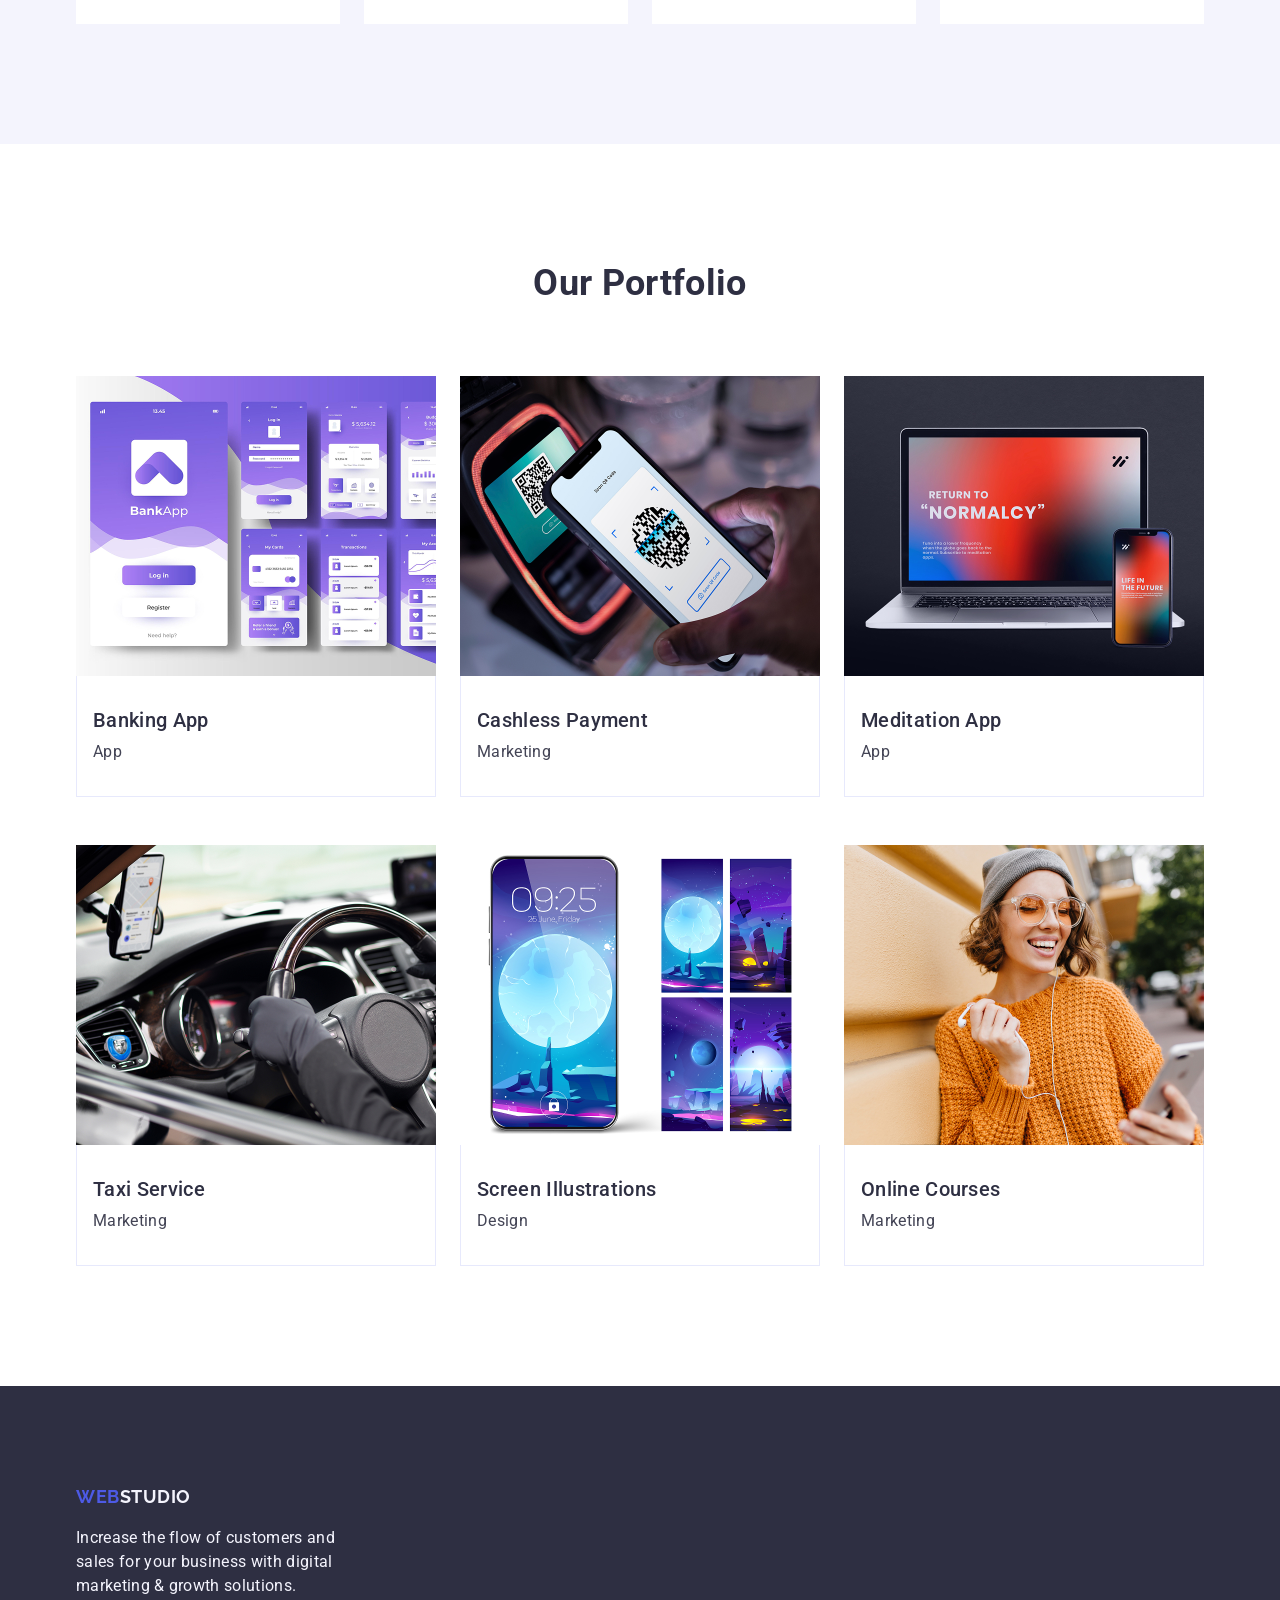
==== commit ebf73bdd: "Add homework 3" ====
--- a/index.html
+++ b/index.html
@@ -18,206 +18,240 @@
   </head>
   <body>
     <header class="header">
-      <a class="logo" href="./index.html"
-        >Web<span class="header-logo">Studio</span></a
-      >
-      <!--Navigation-->
-      <nav>
-        <ul class="nav-menu">
-          <li class="nav-menu-item">
-            <a class="nav-link-item" href="./index.html">Studio</a>
-          </li>
-          <li class="nav-menu-item">
-            <a class="nav-link-item" href="#">Portfolio</a>
-          </li>
-          <li class="nav-menu-item">
-            <a class="nav-link-item" href="#">Contacts</a>
-          </li>
-        </ul>
-      </nav>
-      <!--Contact info-->
-      <address>
-        <ul class="contacts">
-          <li class="contact-mail">
-            <a class="contact-link" href="mailto:info@devstudio.com"
-              >info@devstudio.com</a
-            >
-          </li>
-          <li class="contact-tel">
-            <a class="contact-link" href="tel:+11(000)111-11-11"
-              >+11 (000) 111-11-11</a
-            >
-          </li>
-        </ul>
-      </address>
+      <div class="container header-container">
+        <a class="logo" href="./index.html"
+          >Web<span class="header-logo">Studio</span></a
+        >
+        <!--Navigation-->
+        <nav>
+          <ul class="nav-menu">
+            <li class="nav-menu-item">
+              <a class="nav-link-item" href="./index.html">Studio</a>
+            </li>
+            <li class="nav-menu-item">
+              <a class="nav-link-item" href="#">Portfolio</a>
+            </li>
+            <li class="nav-menu-item">
+              <a class="nav-link-item" href="#">Contacts</a>
+            </li>
+          </ul>
+        </nav>
+        <!--Contact info-->
+        <address class="contact-wrapper">
+          <ul class="contact-list">
+            <li class="contact-item">
+              <a class="contact-link" href="mailto:info@devstudio.com"
+                >info@devstudio.com</a
+              >
+            </li>
+            <li class="contact-item">
+              <a class="contact-link" href="tel:+11(000)111-11-11"
+                >+11 (000) 111-11-11</a
+              >
+            </li>
+          </ul>
+        </address>
+      </div>
     </header>
     <main>
       <!--section 1-->
-      <section class="hero-section">
-        <h1 class="hero-title">Effective Solutions for Your Business</h1>
-        <button class="hero-button" type="button">Order Service</button>
+      <section class="section hero-section">
+        <div class="container">
+          <h1 class="hero-title">
+            Effective Solutions <br />for Your Business
+          </h1>
+          <button class="hero-button" type="button">Order Service</button>
+        </div>
       </section>
       <!--section 2-->
-      <section class="features-section">
-        <h2 class="section-title">Our Features</h2>
-        <ul class="features-list">
-          <li class="features-item">
-            <h3 class="features-subtitle">Strategy</h3>
-            <p class="features-text">
-              Our goal is to identify the business problem to walk away with the
-              perfect and creative solution.
-            </p>
-          </li>
-          <li class="features-item">
-            <h3 class="features-subtitle">Punctuality</h3>
-            <p class="features-text">
-              Bring the key message to the brand's audience for the best price
-              within the shortest possible time.
-            </p>
-          </li>
-          <li class="features-item">
-            <h3 class="features-subtitle">Diligence</h3>
-            <p class="features-text">
-              Research and confirm brands with the strongest digital growth
-              opportunities and minimize risk.
-            </p>
-          </li>
-          <li class="features-item">
-            <h3 class="features-subtitle">Technologies</h3>
-            <p class="features-text">
-              Design practice focused on digital experiences. We bring forth a
-              deep passion for problem-solving.
-            </p>
-          </li>
-        </ul>
+      <section class="section features-section">
+        <div class="container">
+          <h2 class="section-title visually-hidden">Our Features</h2>
+          <ul class="features-list">
+            <li class="features-item">
+              <h3 class="features-subtitle">Strategy</h3>
+              <p class="features-text">
+                Our goal is to identify the business problem to walk away with
+                the perfect and creative solution.
+              </p>
+            </li>
+            <li class="features-item">
+              <h3 class="features-subtitle">Punctuality</h3>
+              <p class="features-text">
+                Bring the key message to the brand's audience for the best price
+                within the shortest possible time.
+              </p>
+            </li>
+            <li class="features-item">
+              <h3 class="features-subtitle">Diligence</h3>
+              <p class="features-text">
+                Research and confirm brands with the strongest digital growth
+                opportunities and minimize risk.
+              </p>
+            </li>
+            <li class="features-item">
+              <h3 class="features-subtitle">Technologies</h3>
+              <p class="features-text">
+                Design practice focused on digital experiences. We bring forth a
+                deep passion for problem-solving.
+              </p>
+            </li>
+          </ul>
+        </div>
       </section>
       <!--section 3-->
-      <section class="team-section">
-        <h2 class="section-title">Our Team</h2>
-        <ul class="team-list">
-          <li class="team-item">
-            <img
-              class="team-image"
-              src="./images/team-card1.jpg"
-              alt="Mark Guerrero"
-              width="264"
-              height="260"
-            />
-            <h3 class="team-subtitle">Mark Guerrero</h3>
-            <p class="team-text">Product Designer</p>
-          </li>
-          <li class="team-item">
-            <img
-              class="team-image"
-              src="./images/team-card2.jpg"
-              alt="Tom Ford"
-              width="264"
-              height="260"
-            />
-            <h3 class="team-subtitle">Tom Ford</h3>
-            <p class="team-text">Frontend Developer</p>
-          </li>
-          <li class="team-item">
-            <img
-              class="team-image"
-              src="./images/team-card3.jpg"
-              alt="Camila Garcia"
-              width="264"
-              height="260"
-            />
-            <h3 class="team-subtitle">Camila Garcia</h3>
-            <p class="team-text">Marketing</p>
-          </li>
-          <li class="team-item">
-            <img
-              class="team-image"
-              src="./images/team-card4.jpg"
-              alt="Daniel Wilson"
-              width="264"
-              height="260"
-            />
-            <h3 class="team-subtitle">Daniel Wilson</h3>
-            <p class="team-text">UI Designer</p>
-          </li>
-        </ul>
+      <section class="section team-section">
+        <div class="container">
+          <h2 class="section-title">Our Team</h2>
+          <ul class="team-list">
+            <li class="team-item">
+              <img
+                class="team-image"
+                src="./images/team-card1.jpg"
+                alt="Mark Guerrero"
+                width="264"
+                height="260"
+              />
+              <div class="team-wrapper">
+                <h3 class="team-subtitle">Mark Guerrero</h3>
+                <p class="team-text">Product Designer</p>
+              </div>
+            </li>
+            <li class="team-item">
+              <img
+                class="team-image"
+                src="./images/team-card2.jpg"
+                alt="Tom Ford"
+                width="264"
+                height="260"
+              />
+              <div class="team-wrapper">
+                <h3 class="team-subtitle">Tom Ford</h3>
+                <p class="team-text">Frontend Developer</p>
+              </div>
+            </li>
+            <li class="team-item">
+              <img
+                class="team-image"
+                src="./images/team-card3.jpg"
+                alt="Camila Garcia"
+                width="264"
+                height="260"
+              />
+              <div class="team-wrapper">
+                <h3 class="team-subtitle">Camila Garcia</h3>
+                <p class="team-text">Marketing</p>
+              </div>
+            </li>
+            <li class="team-item">
+              <img
+                class="team-image"
+                src="./images/team-card4.jpg"
+                alt="Daniel Wilson"
+                width="264"
+                height="260"
+              />
+              <div class="team-wrapper">
+                <h3 class="team-subtitle">Daniel Wilson</h3>
+                <p class="team-text">UI Designer</p>
+              </div>
+            </li>
+          </ul>
+        </div>
       </section>
       <!--section 4-->
-      <section class="portfolio-section">
-        <h2 class="section-title">Our Portfolio</h2>
-        <ul class="portfolio-list">
-          <li class="portfolio-item">
-            <a class="portfolio-link" href="#">
-              <img src="./images/portfolio1.jpg" alt="Bank app" width="360" />
-              <h3 class="portfolio-subtitle">Banking App</h3>
-              <p class="portfolio-text">App</p>
-            </a>
-          </li>
-          <li class="portfolio-item">
-            <a class="portfolio-link" href="#">
-              <img
-                src="./images/portfolio2.jpg"
-                alt="Cashless payment"
-                width="360"
-              />
-              <h3 class="portfolio-subtitle">Cashless Payment</h3>
-              <p class="portfolio-text">Marketing</p>
-            </a>
-          </li>
-          <li class="portfolio-item">
-            <a class="portfolio-link" href="#">
-              <img
-                src="./images/portfolio3.jpg"
-                alt="Macbook and phone"
-                width="360"
-              />
-              <h3 class="portfolio-subtitle">Meditation App</h3>
-              <p class="portfolio-text">App</p>
-            </a>
-          </li>
-          <li class="portfolio-item">
-            <a class="portfolio-link" href="#">
-              <img
-                src="./images/portfolio4.jpg"
-                alt="Taxi service"
-                width="360"
-              />
-              <h3 class="portfolio-subtitle">Taxi Service</h3>
-              <p class="portfolio-text">Marketing</p>
-            </a>
-          </li>
-          <li class="portfolio-item">
-            <a class="portfolio-link" href="#">
-              <img
-                src="./images/portfolio5.jpg"
-                alt="Phone screen illustrations"
-                width="360"
-              />
-              <h3 class="portfolio-subtitle">Screen Illustrations</h3>
-              <p class="portfolio-text">Design</p>
-            </a>
-          </li>
-          <li class="portfolio-item">
-            <a class="portfolio-link" href="#">
-              <img
-                src="./images/portfolio6.jpg"
-                alt="Girl with telephone"
-                width="360"
-              />
-              <h3 class="portfolio-subtitle">Online Courses</h3>
-              <p class="portfolio-text">Marketing</p>
-            </a>
-          </li>
-        </ul>
+      <section class="section portfolio-section">
+        <div class="container">
+          <h2 class="section-title">Our Portfolio</h2>
+          <ul class="portfolio-list">
+            <li class="portfolio-item">
+              <a class="portfolio-link" href="#">
+                <img src="./images/portfolio1.jpg" alt="Bank app" width="360" />
+                <div class="portfolio-wrapper">
+                  <h3 class="portfolio-subtitle">Banking App</h3>
+                  <p class="portfolio-text">App</p>
+                </div>
+              </a>
+            </li>
+            <li class="portfolio-item">
+              <a class="portfolio-link" href="#">
+                <img
+                  src="./images/portfolio2.jpg"
+                  alt="Cashless payment"
+                  width="360"
+                />
+                <div class="portfolio-wrapper">
+                  <h3 class="portfolio-subtitle">Cashless Payment</h3>
+                  <p class="portfolio-text">Marketing</p>
+                </div>
+              </a>
+            </li>
+            <li class="portfolio-item">
+              <a class="portfolio-link" href="#">
+                <img
+                  src="./images/portfolio3.jpg"
+                  alt="Macbook and phone"
+                  width="360"
+                />
+                <div class="portfolio-wrapper">
+                  <h3 class="portfolio-subtitle">Meditation App</h3>
+                  <p class="portfolio-text">App</p>
+                </div>
+              </a>
+            </li>
+            <li class="portfolio-item">
+              <a class="portfolio-link" href="#">
+                <img
+                  src="./images/portfolio4.jpg"
+                  alt="Taxi service"
+                  width="360"
+                />
+                <div class="portfolio-wrapper">
+                  <h3 class="portfolio-subtitle">Taxi Service</h3>
+                  <p class="portfolio-text">Marketing</p>
+                </div>
+              </a>
+            </li>
+            <li class="portfolio-item">
+              <a class="portfolio-link" href="#">
+                <img
+                  src="./images/portfolio5.jpg"
+                  alt="Phone screen illustrations"
+                  width="360"
+                />
+                <div class="portfolio-wrapper">
+                  <h3 class="portfolio-subtitle">Screen Illustrations</h3>
+                  <p class="portfolio-text">Design</p>
+                </div>
+              </a>
+            </li>
+            <li class="portfolio-item">
+              <a class="portfolio-link" href="#">
+                <img
+                  src="./images/portfolio6.jpg"
+                  alt="Girl with telephone"
+                  width="360"
+                />
+                <div class="portfolio-wrapper">
+                  <h3 class="portfolio-subtitle">Online Courses</h3>
+                  <p class="portfolio-text">Marketing</p>
+                </div>
+              </a>
+            </li>
+          </ul>
+        </div>
       </section>
     </main>
     <footer class="footer">
-      <a class="logo" href="./index.html"
-        >Web<span class="footer-logo">Studio</span></a
-      >
-      <p class="footer-text">
-        Increase the flow of customers and sales for your business with digital
-        marketing & growth solutions.
-      </p>
+      <div class="container">
+        <a class="logo logo-bottom" href="./index.html"
+          >Web<span class="footer-logo">Studio</span></a
+        >
+        <p class="footer-text">
+          Increase the flow of customers and <br />sales for your business with
+          digital <br />marketing & growth solutions.
+        </p>
+      </div>
     </footer>
   </body>
 </html>
--- a/css/styles.css
+++ b/css/styles.css
@@ -15,16 +15,47 @@
 h5,
 h6 {
   font-family: 'Roboto', sans-serif;
+  margin-top: 0;
+  margin-bottom: 0;
+}
+
+p {
+  margin: 0;
+  padding: 0;
 }
 
 ul,
 ol {
   list-style-type: none;
+  margin-top: 0;
+  margin-bottom: 0;
+  padding-left: 0;
 }
 
 a {
   text-decoration: none;
 }
+
+img {
+  display: block;
+  max-width: 100%;
+}
+
+header {
+  border-bottom: 1px solid #e7e9fc;
+}
+
+.section {
+  padding: 120px 0;
+}
+
+.container {
+  max-width: 1158px;
+  margin: 0 auto;
+  padding: 0 15px;
+}
+
+/* Header section */
 
 .logo {
   color: #4d5ae5;
@@ -33,6 +64,9 @@
   font-weight: 700;
   letter-spacing: 0.03em;
   line-height: 1.167;
+  margin-right: 76px;
+  padding-top: 24px;
+  padding-bottom: 24px;
   text-transform: uppercase;
 }
 
@@ -40,9 +74,24 @@
   color: #2e2f42;
 }
 
+.header-container {
+  display: flex;
+  align-items: center;
+}
+
+.nav-menu {
+  display: flex;
+}
+
+.nav-menu-item:not(:last-child),
+.contact-item:not(:last-child) {
+  margin-right: 40px;
+}
+
 .nav-link-item {
   color: #2e2f42;
   font-weight: 500;
+  padding: 24px 0;
 }
 
 .nav-link-item:hover,
@@ -50,6 +99,20 @@
   color: #404bbf;
 }
 
+.contact-wrapper {
+  margin-left: auto;
+}
+
+.contact-list {
+  display: flex;
+  justify-content: flex-end;
+  margin-left: auto;
+}
+
+.contact-item {
+  display: flex;
+}
+
 .contact-link {
   color: #434455;
   font-style: normal;
@@ -60,8 +123,13 @@
   color: #404bbf;
 }
 
+/* Hero section */
+
 .hero-section {
   background-color: #2e2f42;
+  padding-top: 188px;
+  padding-bottom: 188px;
+  text-align: center;
 }
 
 .hero-title {
@@ -69,7 +137,7 @@
   font-size: 56px;
   font-weight: 700;
   line-height: 1.07;
-  text-align: center;
+  margin-bottom: 48px;
 }
 
 .hero-button {
@@ -79,6 +147,7 @@
   cursor: pointer;
   font-weight: 500;
   letter-spacing: 0.04em;
+  padding: 16px 32px;
 }
 
 .hero-button:hover,
@@ -86,6 +155,34 @@
   background-color: #404bbf;
 }
 
+/* Features section */
+
+.visually-hidden {
+  position: absolute;
+  width: 1px;
+  height: 1px;
+  margin: -1px;
+  border: 0;
+  padding: 0;
+  white-space: nowrap;
+  clip-path: inset(100%);
+  clip: rect(0 0 0 0);
+  overflow: hidden;
+}
+
+.features-list {
+  display: flex;
+  column-gap: 24px;
+}
+
+.features-item {
+  width: calc((100% - 72px) / 4);
+}
+
+.features-subtitle {
+  margin-bottom: 8px;
+}
+
 .features-subtitle,
 .team-subtitle,
 .portfolio-subtitle {
@@ -95,6 +192,13 @@
   line-height: 1.2;
 }
 
+/* Team section */
+
+.team-list {
+  display: flex;
+  column-gap: 24px;
+}
+
 .team-subtitle,
 .team-text {
   text-align: center;
@@ -106,6 +210,15 @@
 
 .team-item {
   background-color: #fff;
+  width: calc((100% - 72px) / 4);
+}
+
+.team-wrapper {
+  padding: 32px 0;
+}
+
+.team-subtitle {
+  margin-bottom: 8px;
 }
 
 .section-title {
@@ -114,14 +227,37 @@
   font-size: 36px;
   line-height: 1.11;
   text-align: center;
+  margin-bottom: 72px;
+}
+
+/* Portfolio section */
+
+.portfolio-list {
+  display: flex;
+  flex-wrap: wrap;
+  column-gap: 24px;
+  row-gap: 48px;
+}
+
+.portfolio-item {
+  width: calc((100% - 48px) / 3);
+}
+
+.portfolio-wrapper {
+  border-bottom: 1px solid #e7e9fc;
+  border-left: 1px solid #e7e9fc;
+  border-right: 1px solid #e7e9fc;
+  padding: 32px 16px;
 }
 
 .portfolio-text {
   color: #434455;
+  margin-top: 8px;
 }
 
 .footer {
   background-color: #2e2f42;
+  padding: 100px 0;
 }
 
 .footer-logo {
@@ -129,6 +265,12 @@
   text-transform: uppercase;
 }
 
+.logo-bottom {
+  margin: 0;
+  padding: 0;
+}
+
 .footer-text {
   color: #f4f4fd;
-}
+  margin-top: 16px;
+}
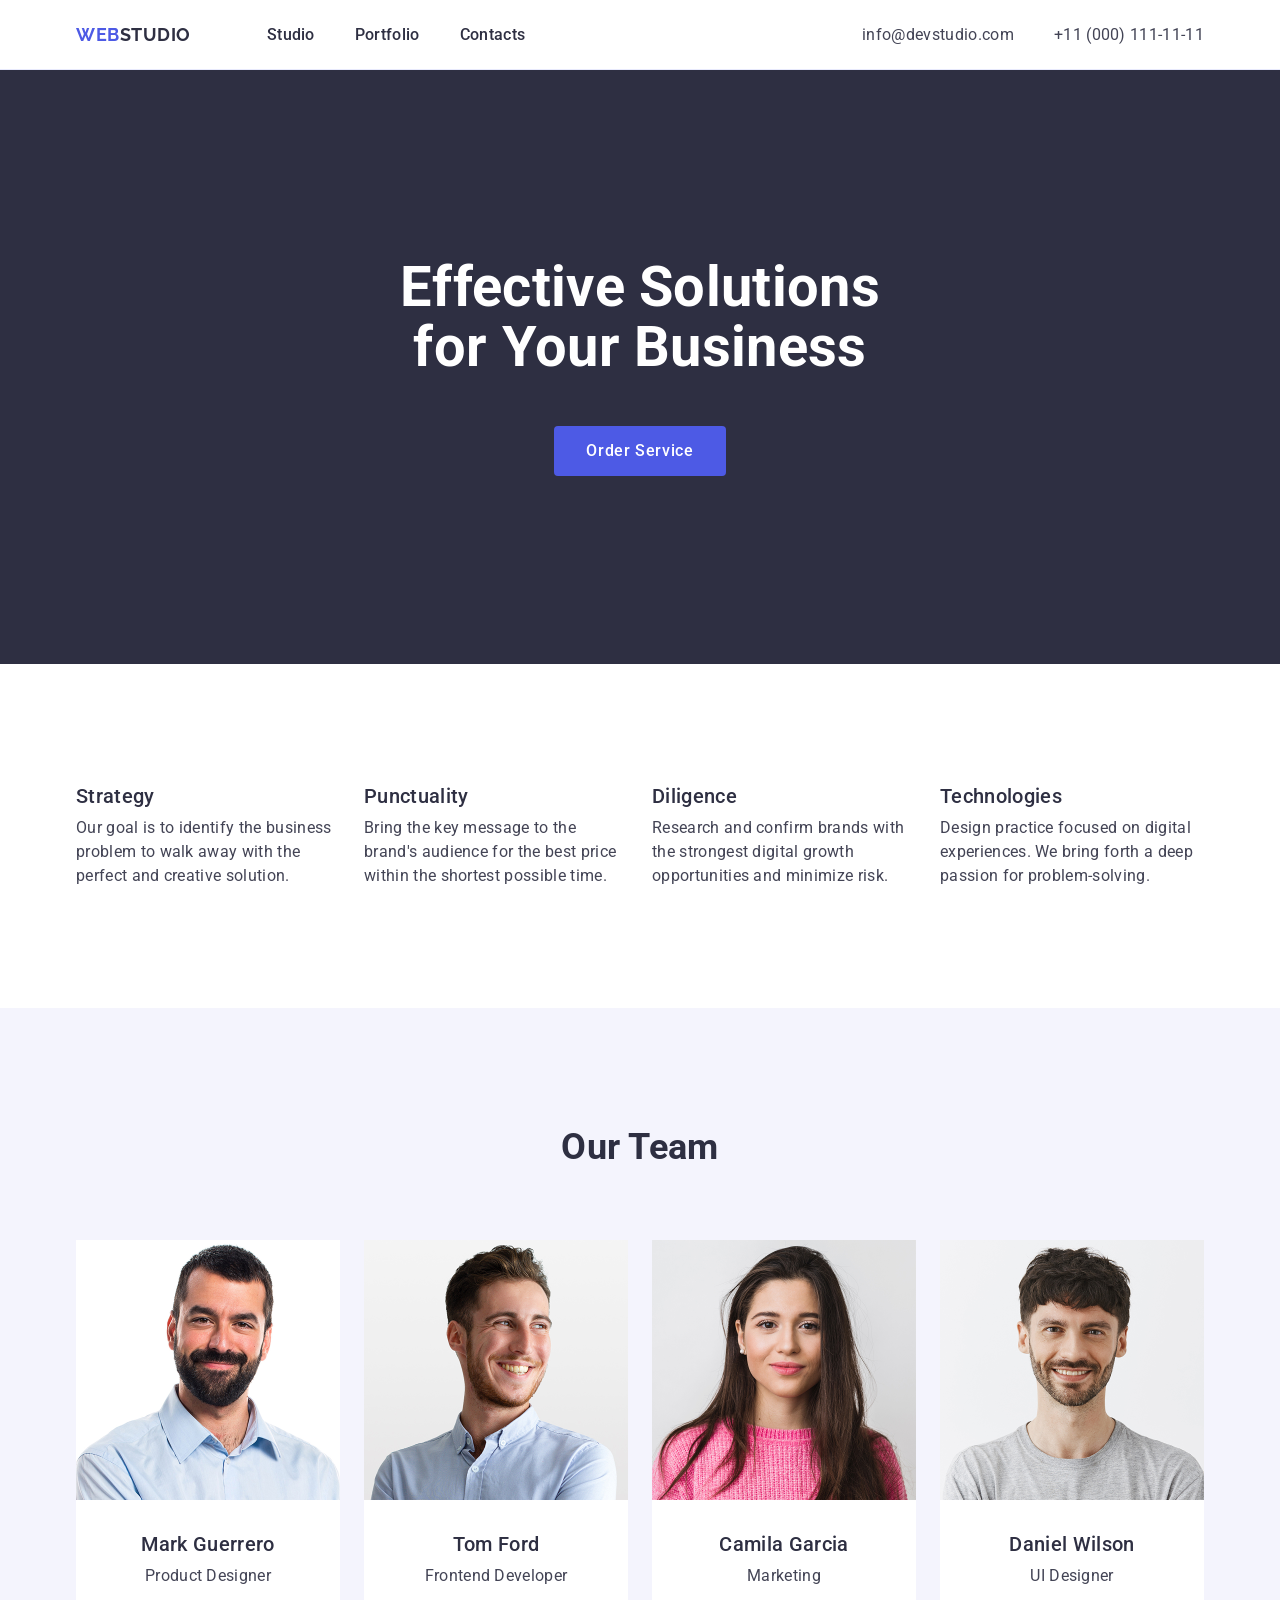
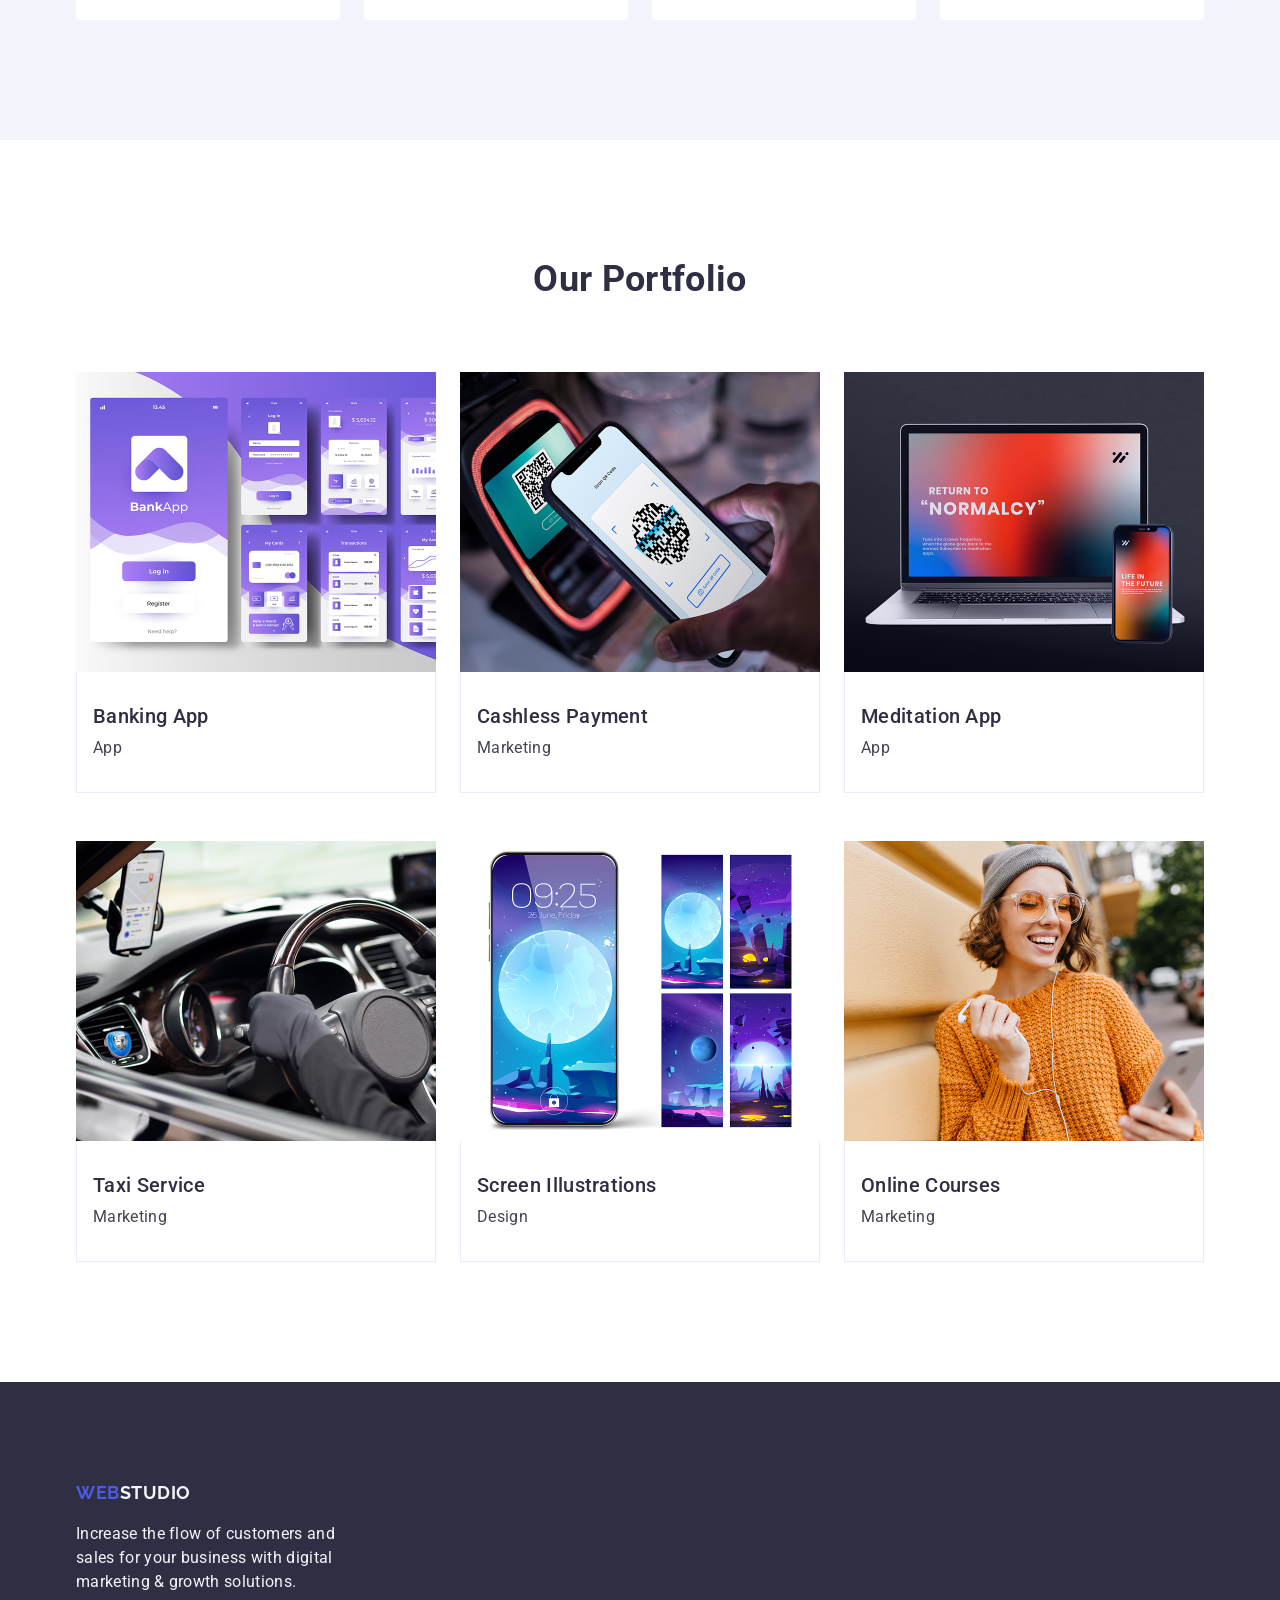
==== commit 6cec401a: "Add final corrections to HW 3" ====
--- a/index.html
+++ b/index.html
@@ -45,7 +45,7 @@
               >
             </li>
             <li class="contact-item">
-              <a class="contact-link" href="tel:+11(000)111-11-11"
+              <a class="contact-link" href="tel:+110001111111"
                 >+11 (000) 111-11-11</a
               >
             </li>
@@ -57,9 +57,7 @@
       <!--section 1-->
       <section class="section hero-section">
         <div class="container">
-          <h1 class="hero-title">
-            Effective Solutions <br />for Your Business
-          </h1>
+          <h1 class="hero-title">Effective Solutions for Your Business</h1>
           <button class="hero-button" type="button">Order Service</button>
         </div>
       </section>
@@ -248,8 +246,8 @@
           >Web<span class="footer-logo">Studio</span></a
         >
         <p class="footer-text">
-          Increase the flow of customers and <br />sales for your business with
-          digital <br />marketing & growth solutions.
+          Increase the flow of customers and sales for your business with
+          digital marketing & growth solutions.
         </p>
       </div>
     </footer>
--- a/css/styles.css
+++ b/css/styles.css
@@ -133,16 +133,20 @@
 }
 
 .hero-title {
+  max-width: 496px;
   color: #fff;
   font-size: 56px;
   font-weight: 700;
   line-height: 1.07;
   margin-bottom: 48px;
+  margin-left: auto;
+  margin-right: auto;
 }
 
 .hero-button {
   background-color: #4d5ae5;
   border-radius: 4px;
+  border: none;
   color: #fff;
   cursor: pointer;
   font-weight: 500;
@@ -211,10 +215,11 @@
 .team-item {
   background-color: #fff;
   width: calc((100% - 72px) / 4);
+  border-radius: 0 0 4px 4px;
 }
 
 .team-wrapper {
-  padding: 32px 0;
+  padding: 32px 16px;
 }
 
 .team-subtitle {
@@ -271,6 +276,7 @@
 }
 
 .footer-text {
+  max-width: 264px;
   color: #f4f4fd;
   margin-top: 16px;
 }
